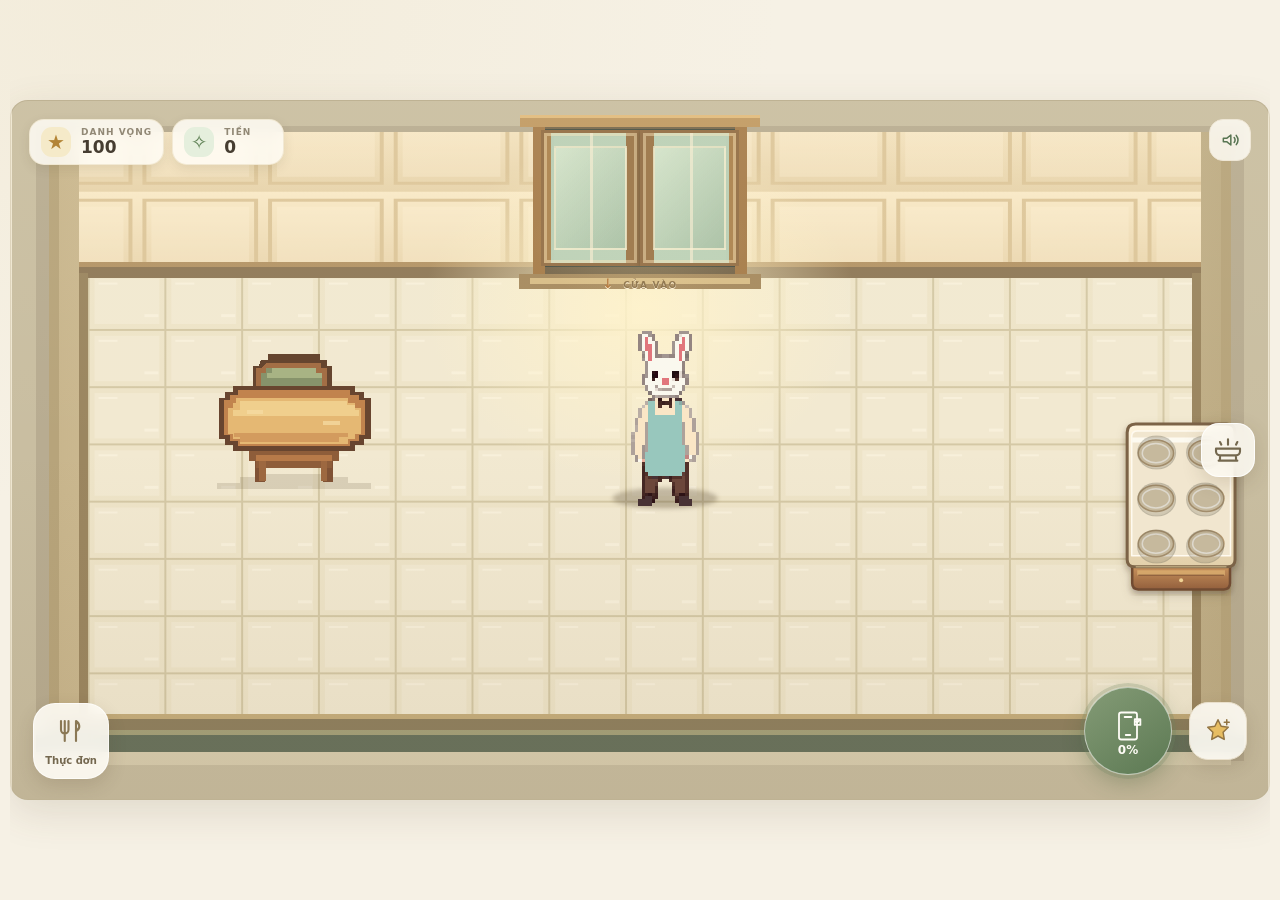
==== index.html @ 7e157780 "Add restaurant game and required assets" ====
<!doctype html>
<html lang="vi">
  <head>
    <meta charset="UTF-8" />
    <meta name="viewport" content="width=device-width, initial-scale=1, viewport-fit=cover" />
    <meta name="theme-color" content="#f6eed9" />
    <meta name="description" content="Quản lý nhà hàng pixel art: mời khách, phục vụ món và phát triển danh tiếng." />
    <title>Tiệm Nhỏ — Nhà hàng của bạn</title>
    <link rel="stylesheet" href="./styles.css?v=47" />
    <script src="./game.js?v=47" defer></script>
  </head>
  <body>
    <main class="game-shell">
      <div class="game-layout">
        <section class="play-panel" aria-label="Khu vực nhà hàng">
          <div class="room-frame">
            <div class="room-scene" id="room-scene">
              <div class="room-vignette" aria-hidden="true"></div>
              <div class="door-glow" aria-hidden="true"></div>
              <div class="entry-door" id="entry-door" aria-hidden="true">
                <span class="entry-door__leaf entry-door__leaf--left"></span>
                <span class="entry-door__leaf entry-door__leaf--right"></span>
              </div>
              <div class="scene-stats">
                <div class="stat-pill reputation-pill">
                  <span class="stat-icon" aria-hidden="true">★</span>
                  <span class="stat-copy"><small>DANH VỌNG</small><strong id="reputation-value">100</strong></span>
                </div>
                <div class="stat-pill money-pill">
                  <span class="stat-icon" aria-hidden="true">✧</span>
                  <span class="stat-copy"><small>TIỀN</small><strong id="money-value">0</strong></span>
                </div>
              </div>
              <button class="sound-button" id="sound-toggle" type="button" aria-pressed="true" aria-label="Tắt âm thanh">
                <svg viewBox="0 0 24 24" aria-hidden="true"><path d="M4 10v4h4l5 4V6l-5 4H4Z"/><path d="M17 9a5 5 0 0 1 0 6M19.5 6.5a9 9 0 0 1 0 11"/></svg>
              </button>
              <button class="map-toggle" id="map-toggle" type="button" aria-label="Vào bếp" aria-pressed="false">
                <svg id="map-toggle-icon" viewBox="0 0 24 24" aria-hidden="true"><path d="M4 20V9h16v11M7 9V5h10v4M7 13h3v3H7zM14 13h3v3h-3zM9 20v-3h6v3"/><path d="M10 5V3h4v2"/></svg>
              </button>
              <div class="table-layer" id="table-layer" aria-hidden="true"></div>
              <div class="chair-layer" id="chair-layer" aria-hidden="true"></div>
              <div class="kitchen-layer" id="kitchen-layer" aria-hidden="true"></div>
              <div class="cooking-layer" id="cooking-layer" aria-hidden="true"></div>
              <div class="food-counter kitchen-food-counter" id="kitchen-food-counter" aria-label="Quầy món đã nấu">
                <img class="food-counter-art" src="./assets/kitchen-food-counter.svg" alt="" draggable="false" />
                <div class="food-counter-slots" id="kitchen-food-slots" aria-live="polite"></div>
              </div>
              <div class="food-counter hall-food-counter" id="hall-food-counter" aria-label="Quầy món chờ giao">
                <img class="food-counter-art" src="./assets/hall-food-counter.svg" alt="" draggable="false" />
                <div class="food-counter-slots" id="hall-food-slots" aria-live="polite"></div>
              </div>
              <div class="waiting-queue" id="waiting-queue" role="list" aria-label="Khách đang chờ"></div>
              <div class="guest-layer" id="guest-layer"></div>
              <div class="order-layer" id="order-layer" aria-label="Order của khách"></div>

              <div class="staff" id="staff" aria-hidden="true">
                <img src="./assets/sprites/Idle_5/south.png" alt="" draggable="false" />
                <span class="staff-carry" id="staff-carry" hidden><img src="" alt="" draggable="false" /></span>
              </div>
              <div class="chef" id="chef" data-sprite-folder="Idle" aria-hidden="true">
                <img src="./assets/sprites/Idle/south.png" alt="" draggable="false" />
                <span class="staff-carry" id="chef-carry" hidden><img src="" alt="" draggable="false" /></span>
              </div>
              <div class="payment-layer" id="payment-layer" aria-label="Tiền thanh toán theo từng bàn"></div>

              <div class="entrance-caption"><span class="entrance-arrow">↓</span> CỬA VÀO</div>
              <button class="menu-open-button" id="menu-open" type="button" aria-label="Mở thực đơn" aria-haspopup="dialog" aria-controls="menu-panel">
                <svg viewBox="0 0 24 24" aria-hidden="true"><path d="M4 4v7a3 3 0 0 0 6 0V4M7 4v16M16 4v16M16 4c3 2 4 6 0 8"/></svg><span>Thực đơn</span>
              </button>
              <div class="scene-actions">
                <div class="invite-wrap">
                  <span id="invite-success" class="invite-success" role="status" aria-label="Đã mời thành công một khách" aria-live="polite" hidden>✓</span>
                  <button class="invite-button" id="invite-button" type="button" aria-label="Mời khách">
                    <span class="invite-progress-wrap" aria-hidden="true"></span>
                    <svg class="invite-phone-icon" viewBox="0 0 32 32" aria-hidden="true"><path d="M10 4h12a2 2 0 0 1 2 2v20a2 2 0 0 1-2 2H10a2 2 0 0 1-2-2V6a2 2 0 0 1 2-2Z"/><path d="M13 8h6M14 24h4"/><path d="M22 10h5v5h-5z"/><path d="m23 12 1 1 2-2"/></svg>
                    <span class="invite-percent" id="invite-percent">0%</span>
                    <span class="sr-only">Mời khách</span>
                  </button>
                </div>
                <button class="upgrade-open-button" id="upgrade-open" type="button" aria-label="Mở nâng cấp" aria-haspopup="dialog" aria-controls="upgrade-panel">
          <svg viewBox="0 0 24 24" aria-hidden="true"><path d="m12 3 2.5 5.2 5.7.8-4.1 4 .9 5.7-5-2.7-5 2.7.9-5.7-4.1-4 5.7-.8L12 3Z"/><path d="M19 3v4M17 5h4"/></svg>
                </button>
              </div>
            </div>
          </div>
        </section>
      </div>

      <dialog class="upgrade-panel" id="upgrade-panel" aria-label="Nâng cấp tiệm">
          <div class="panel-heading panel-heading--minimal">
            <button class="upgrade-close-button" id="upgrade-close" type="button" aria-label="Đóng nâng cấp">×</button>
          </div>

          <button class="upgrade-card" id="upgrade-chance" type="button">
            <span class="upgrade-icon icon-door" aria-hidden="true"><svg viewBox="0 0 24 24"><path d="M5 21V4.5A2.5 2.5 0 0 1 7.5 2H19v19M3 21h18M15 11h.01"/></svg></span>
            <span class="upgrade-content"><strong>Tỷ lệ khách đến</strong><small id="chance-detail">Tăng 5% tiến độ mỗi lần mời</small><span class="level-row" id="chance-level">Cấp 0 <span class="level-track"><i style="width:0%"></i></span></span></span>
            <span class="upgrade-cost"><strong id="chance-cost">15</strong><small>xu</small></span>
          </button>

          <button class="upgrade-card" id="upgrade-reputation" type="button">
            <span class="upgrade-icon icon-star" aria-hidden="true"><svg viewBox="0 0 24 24"><path d="m12 3 2.8 5.7 6.2.9-4.5 4.4 1.1 6.2-5.6-3-5.6 3 1.1-6.2L3 9.6l6.2-.9L12 3Z"/></svg></span>
            <span class="upgrade-content"><strong>Danh tiếng tiệm</strong><small id="reputation-detail">Tăng giá món ăn thêm 10%</small><span class="level-row" id="reputation-level">Cấp 1 <span class="level-track"><i style="width:10%"></i></span></span></span>
            <span class="upgrade-cost"><strong id="reputation-cost">35</strong><small>xu</small></span>
          </button>

          <button class="upgrade-card" id="upgrade-queue" type="button">
            <span class="upgrade-icon icon-queue" aria-hidden="true"><svg viewBox="0 0 24 24"><circle cx="7" cy="7" r="3"/><circle cx="17" cy="7" r="3"/><path d="M2.5 19c.3-3 1.8-5 4.5-5s4.2 2 4.5 5M12.5 19c.3-3 1.8-5 4.5-5s4.2 2 4.5 5"/></svg></span>
            <span class="upgrade-content"><strong>Chỗ trong hàng chờ</strong><small id="queue-detail">Tối đa 2 khách đang chờ</small><span class="level-row" id="queue-level">Cấp 0 · 2 chỗ</span></span>
            <span class="upgrade-cost"><strong id="queue-cost">500</strong><small>xu</small></span>
          </button>

          <div class="save-status" id="save-status"><span class="save-check" aria-hidden="true">✓</span> Tiến độ được lưu tự động</div>
      </dialog>
      <dialog class="upgrade-panel menu-panel" id="menu-panel" aria-labelledby="menu-heading">
        <div class="panel-heading"><h2 id="menu-heading">Thực đơn</h2><span class="upgrade-sparkle" aria-hidden="true">✦</span><button class="upgrade-close-button" id="menu-close" type="button" aria-label="Đóng thực đơn">×</button></div>
        <div class="menu-card" id="menu-list"></div>
      </dialog>
    </main>
  </body>
</html>
---- styles.css ----
:root {
  color-scheme: light;
  --ink: #463d31;
  --ink-soft: #817765;
  --cream: #fbf6e9;
  --paper: #fffdf6;
  --sage: #829b77;
  --sage-deep: #587552;
  --sage-pale: #e8eee0;
  --orange: #d99457;
  --gold: #edc768;
  --line: #eee6d5;
  --shadow: 0 15px 38px rgb(94 73 43 / 9%);
  font-family: system-ui, "Segoe UI", sans-serif;
  font-synthesis: none;
  text-rendering: optimizeLegibility;
  -webkit-font-smoothing: antialiased;
  -moz-osx-font-smoothing: grayscale;
}

* { box-sizing: border-box; }
.sr-only { position: absolute; width: 1px; height: 1px; padding: 0; margin: -1px; overflow: hidden; clip: rect(0,0,0,0); white-space: nowrap; border: 0; }
body {
  min-width: 320px;
  min-height: 100vh;
  margin: 0;
  color: var(--ink);
  background:
    radial-gradient(ellipse at 10% 0%, rgb(233 221 188 / 25%), transparent 40%),
    #f6f1e5;
}
button { color: inherit; font: inherit; touch-action: manipulation; }
button:focus-visible, a:focus-visible { outline: 3px solid #e2a85b; outline-offset: 3px; }

.game-shell { width: min(1440px, calc(100% - 56px)); margin: 0 auto; padding: 22px 0 18px; }
.topbar { display: flex; align-items: center; gap: 20px; min-height: 66px; }
.brand { display: inline-flex; align-items: center; gap: 11px; color: inherit; text-decoration: none; }
.brand-icon { display: grid; width: 46px; height: 46px; place-items: center; border: 1px solid #eadbbd; border-radius: 16px; background: #fffaf0; color: var(--orange); font-size: 28px; box-shadow: 0 4px 12px rgb(91 69 39 / 7%); }
.brand strong, .brand small { display: block; }
.brand strong { font-size: 20px; font-weight: 900; letter-spacing: -.5px; line-height: 1.1; }
.brand small { margin-top: 3px; color: var(--ink-soft); font-size: 11px; font-weight: 800; letter-spacing: 1.15px; text-transform: uppercase; }
.top-stats { display: flex; align-items: center; gap: 10px; margin-left: auto; }
.stat-pill { display: flex; align-items: center; gap: 10px; min-width: 139px; padding: 8px 14px; border: 1px solid #eee3cb; border-radius: 15px; background: rgb(255 253 246 / 85%); }
.stat-icon { display: grid; width: 34px; height: 34px; flex: 0 0 34px; place-items: center; border-radius: 11px; background: #f5eac9; color: #b38436; font-size: 20px; font-weight: 900; }
.money-pill .stat-icon { background: #e5efdd; color: #5e8054; }
.stat-copy small, .stat-copy strong { display: block; }
.stat-copy small { color: #918875; font-size: 9px; font-weight: 900; letter-spacing: 1px; }
.stat-copy strong { margin-top: 1px; font-size: 17px; font-weight: 900; line-height: 1.1; }
.sound-button { display: grid; width: 42px; height: 42px; flex: 0 0 auto; place-items: center; border: 1px solid var(--line); border-radius: 14px; background: #fffdf6; cursor: pointer; transition: transform .16s, background .16s; }
.sound-button:hover { transform: translateY(-2px); background: white; }
.sound-button svg { width: 20px; fill: none; stroke: #897d69; stroke-linecap: round; stroke-linejoin: round; stroke-width: 1.8; }
.sound-button[aria-pressed="true"] svg { stroke: var(--sage-deep); }
.upgrade-open-button, .upgrade-close-button { display: grid; place-items: center; border: 1px solid #e9dfcb; background: rgb(255 253 246 / 82%); color: #8a7041; cursor: pointer; }
.upgrade-open-button { width: 42px; height: 42px; flex: 0 0 42px; border-radius: 14px; box-shadow: 0 4px 12px rgb(91 69 39 / 7%); }
.upgrade-open-button svg { width: 23px; fill: #e7bd62; stroke: #927442; stroke-linecap: round; stroke-linejoin: round; stroke-width: 1.2; }
.upgrade-open-button:hover { transform: translateY(-1px); background: #fffdf6; }

.welcome-row { display: flex; align-items: end; justify-content: space-between; gap: 18px; margin: 23px 3px 17px; }
.eyebrow { margin: 0 0 4px; color: #a28b65; font-size: 10px; font-weight: 900; letter-spacing: 1.65px; }
h1, h2, p { margin-top: 0; }
h1 { margin-bottom: 4px; font-size: clamp(24px, 3vw, 34px); font-weight: 900; letter-spacing: -1.1px; line-height: 1.08; }
.welcome-subtitle { margin: 0; color: var(--ink-soft); font-size: 14px; font-weight: 600; }
.open-sign { display: flex; align-items: center; gap: 8px; margin-bottom: 4px; padding: 8px 12px; border: 1px solid #d9e6d3; border-radius: 99px; background: #edf4e9; color: #63805b; font-size: 10px; font-weight: 900; letter-spacing: 1px; white-space: nowrap; }
.open-dot { width: 8px; height: 8px; border-radius: 50%; background: #7da96f; box-shadow: 0 0 0 4px rgb(125 169 111 / 15%); }

.game-layout { display: grid; grid-template-columns: minmax(0, 1fr); align-items: start; gap: 20px; }
.play-panel { overflow: hidden; border: 1px solid #ede5d5; border-radius: 22px; background: var(--paper); box-shadow: var(--shadow); }
.play-panel { min-width: 0; padding: 13px; }
.room-frame { overflow: hidden; border: 1px solid rgb(130 109 70 / 15%); border-radius: 15px; background: #e8e0ca; box-shadow: inset 0 0 0 4px rgb(255 255 255 / 50%); }
.room-scene { position: relative; overflow: hidden; width: 100%; aspect-ratio: 1.23 / 1; background-color: #eee6d1; background-image: url("./background.png"); background-position: center; background-size: 100% 100%; isolation: isolate; }
.room-vignette { position: absolute; z-index: 1; inset: 0; pointer-events: none; background: linear-gradient(180deg, rgb(255 249 223 / 7%), transparent 50%, rgb(112 86 48 / 9%)); }
.door-glow { position: absolute; z-index: 1; top: 11%; left: 50%; width: 17%; height: 18%; transform: translateX(-50%); opacity: .2; background: radial-gradient(ellipse, #ffeeb3, transparent 72%); pointer-events: none; }
.table-layer, .chair-layer { position: absolute; inset: 0; pointer-events: none; }
.table-layer { z-index: 5; }
.chair-layer { z-index: 3; }
.kitchen-layer { position: absolute; z-index: 5; inset: 0; display: none; pointer-events: none; }
.cooking-layer { position: absolute; z-index: 12; inset: 0; display: none; pointer-events: none; }
.food-counter { position: absolute; z-index: 7; width: clamp(100px, 10%, 132px); aspect-ratio: 250 / 360; transform: translate(-50%, -50%); pointer-events: none; filter: drop-shadow(0 4px 5px rgb(54 43 31 / 18%)); }
.kitchen-food-counter { top: 58%; left: 7%; }
.hall-food-counter { top: 58%; left: 93%; }
.food-counter-art { display: block; width: 100%; height: 100%; object-fit: contain; }
.food-counter.is-receiving::after { position: absolute; inset: 12% 8% 24%; border: 2px solid rgb(255 235 173 / 82%); border-radius: 20%; content: ""; animation: tray-receive .55s ease-out both; }
.food-counter-slots { position: absolute; inset: 8% 12% 15%; display: grid; grid-template-columns: repeat(2, minmax(0, 1fr)); grid-template-rows: repeat(3, minmax(0, 1fr)); gap: 1.5%; }
.food-counter-slot { position: relative; display: grid; min-width: 0; min-height: 0; place-items: center; }
.food-counter-slot.is-empty::before { width: 78%; height: 72%; border: 1px solid rgb(113 106 91 / 20%); border-radius: 50%; background: rgb(117 112 99 / 24%); box-shadow: inset 0 2px 4px rgb(75 62 45 / 12%); content: ""; }
.food-counter-item { display: grid; width: 100%; height: 100%; min-width: 0; min-height: 28px; place-items: center; padding: 1px; border: 1px solid rgb(255 250 235 / 70%); border-radius: 50%; background: rgb(255 250 235 / 67%); box-shadow: 0 2px 5px rgb(65 49 30 / 22%); cursor: grab; pointer-events: auto; touch-action: none; animation: counter-dish-arrive .24s cubic-bezier(.2,1.45,.45,1) both; }
.food-counter-item:active { cursor: grabbing; }
.food-counter-item img { display: block; width: 88%; height: 88%; object-fit: contain; image-rendering: auto; pointer-events: none; }
.food-counter-item.is-dragging { opacity: .28; }
.food-counter-item.is-claimed { opacity: .42; cursor: wait; }
.food-counter-item.is-sending { animation: dish-send .35s ease-in forwards; }
.food-counter-item:focus-visible { outline: 3px solid #e5b45d; outline-offset: 2px; }
.food-drag-ghost { position: fixed; z-index: 1000; display: grid; width: 64px; height: 64px; place-items: center; transform: translate(-50%, -50%); border: 2px solid #fff8e7; border-radius: 50%; background: rgb(255 252 242 / 94%); box-shadow: 0 7px 20px rgb(50 42 30 / 30%); pointer-events: none; will-change: transform; contain: layout paint; }
.food-drag-ghost img { width: 85%; height: 85%; object-fit: contain; }
@keyframes counter-dish-arrive { from { opacity: .3; transform: translateY(7px) scale(.76); } to { opacity: 1; transform: translateY(0) scale(1); } }
@keyframes dish-send { to { opacity: 0; transform: translate(18px, -8px) scale(.72); } }
@keyframes tray-receive { 0% { opacity: 0; transform: scale(.88); } 35% { opacity: 1; } 100% { opacity: 0; transform: scale(1.05); } }
.chef.is-placing-food .staff-carry { top: 39%; left: 50%; transform: translateY(10%) scale(.78); animation: chef-place-food .38s ease-in-out both; }
@keyframes chef-place-food { 0% { opacity: 1; transform: translateY(-5%) scale(.9); } 70% { opacity: 1; transform: translateY(18%) scale(.72); } 100% { opacity: .75; transform: translateY(20%) scale(.68); } }
.guest-layer { position: absolute; z-index: 4; inset: 0; pointer-events: none; }
.order-layer { position: absolute; z-index: 14; inset: 0; pointer-events: none; }
.waiting-queue { position: absolute; z-index: 9; inset: 0; pointer-events: none; }
.waiting-queue[hidden] { display: none; }
.waiting-guest { position: absolute; display: block; width: clamp(110px, 15vw, 190px); aspect-ratio: 1; overflow: visible; transform: translate(-50%, -55%); }
.waiting-guest img { display: block; width: 100%; height: 100%; transform-origin: bottom center; object-fit: contain; image-rendering: pixelated; filter: drop-shadow(0 2px 2px rgb(53 42 31 / 25%)); }
.waiting-guest::after { position: absolute; z-index: 0; right: 22%; bottom: 2%; left: 22%; height: 11%; border-radius: 50%; background: rgb(73 59 37 / 28%); content: ""; filter: blur(2px); }
.table-prop, .chair-prop { position: absolute; overflow: visible; image-rendering: auto; }
.table-prop img, .chair-prop img { display: block; width: 100%; height: 100%; object-fit: fill; image-rendering: pixelated; user-select: none; }
.staff, .chef, .customer { position: absolute; display: none; aspect-ratio: 1; pointer-events: none; }
.staff img, .chef img, .customer img { position: relative; z-index: 1; display: block; width: 100%; height: 100%; transform-origin: bottom center; object-fit: contain; image-rendering: pixelated; }
.staff, .chef { z-index: 8; top: var(--staff-y, 31%); left: var(--staff-x, 53%); width: 15%; transform: translate(-50%, -78%); }
.chef { --staff-y: 31%; --staff-x: 82%; }
.staff.is-visible { display: block; }
.chef.is-visible { display: block; }
.customer { z-index: 4; top: var(--seat-y, 52%); left: var(--seat-x, 50%); width: 15%; transform: translate(-50%, -78%); }
.customer.is-walking { z-index: 6; }
.customer.is-seated { z-index: auto; }
.customer.is-in-door { z-index: 16; }
.customer.is-visible { display: block; }
.customer.is-seated { transform: translate(-50%, -55%); }
.customer::after, .staff::after, .chef::after { position: absolute; z-index: 0; right: 22%; bottom: 2%; left: 22%; height: 11%; border-radius: 50%; background: rgb(73 59 37 / 28%); content: ""; filter: blur(2px); }
.customer.is-entering, .customer.is-leaving { transform: translate(-50%, -55%); }
.is-walking > img { animation: walk-squash .24s infinite alternate ease-in-out; }
.customer.is-seated img { animation: seated-breathe 2.4s infinite alternate ease-in-out; }
.staff:not(.is-walking) > img,
.chef:not(.is-walking):not(.is-cooking) > img,
.customer.is-visible:not(.is-walking):not(.is-entering):not(.is-leaving) > img,
.waiting-guest:not(.is-walking) > img { animation: idle-alive 2.15s ease-in-out infinite; }
.staff:not(.is-walking) > img { animation-delay: -0.65s; }
.chef:not(.is-walking):not(.is-cooking) > img { animation-delay: -1.2s; }
.waiting-guest:nth-child(even):not(.is-walking) > img { animation-delay: -1.05s; }
.is-walking::after { animation: shadow-step .24s steps(2,end) infinite; }
.chef.is-walking { z-index: 16; }
.chef.is-cooking > img { animation: seated-breathe 1.1s infinite alternate ease-in-out; }
.cooking-indicator { position: absolute; display: grid; width: clamp(44px, 6%, 68px); aspect-ratio: 1; place-items: center; transform: translate(-50%, -110%); border: 2px solid rgb(255 251 231 / 92%); border-radius: 48% 52% 50% 50%; background: rgb(255 251 231 / 82%); box-shadow: 0 3px 12px rgb(67 48 28 / 24%); animation: cook-pulse .8s ease-in-out infinite alternate; }
.cooking-indicator img { width: 82%; height: 82%; object-fit: contain; }
@keyframes cook-pulse { to { transform: translate(-50%, -125%) scale(1.06); } }
.emotion-bubble { position: absolute; z-index: 4; top: -8%; right: -5%; display: grid; width: clamp(38px, 4.5vw, 54px); aspect-ratio: 1.25; place-items: center; border: 1.5px solid rgb(107 86 54 / 68%); border-radius: 50% 50% 48% 48% / 60% 60% 40% 40%; background: rgb(255 252 244 / 88%); box-shadow: 0 2px 7px rgb(60 50 30 / 18%); pointer-events: none; animation: emotion-rise 2.4s ease-out both; }
.emotion-bubble::after { position: absolute; bottom: -5px; left: 50%; width: 9px; height: 9px; border-right: 1.5px solid rgb(107 86 54 / 68%); border-bottom: 1.5px solid rgb(107 86 54 / 68%); border-radius: 0 0 3px; background: rgb(255 252 244 / 84%); content: ""; transform: translateX(-50%) rotate(45deg); }
.emotion-bubble svg { position: relative; z-index: 1; display: block; width: 78%; height: 78%; overflow: visible; }
.emotion-love svg { animation: emotion-float .9s ease-in-out infinite alternate; }
.emotion-happy svg { animation: emotion-bounce .55s ease-in-out infinite alternate; }
.emotion-joy svg { animation: emotion-spin 2.1s linear infinite; }
.emotion-angry svg { animation: emotion-shake .2s ease-in-out infinite alternate; }
.emotion-confused svg { animation: emotion-tilt 1.1s ease-in-out infinite alternate; }
.staff-carry { position: absolute; z-index: 2; top: 17%; left: 57%; display: grid; width: 35%; aspect-ratio: 1; place-items: center; border: 2px solid #fffdf5; border-radius: 50%; background: rgb(255 253 246 / 95%); box-shadow: 0 3px 8px rgb(61 49 32 / 22%); }
.staff-carry[hidden] { display: none; }
.staff-carry img { width: 100%; height: 100%; object-fit: contain; image-rendering: pixelated; }
.staff-carry-coin[hidden] { display: none !important; }
@keyframes serve-walk { from { left: 88%; top: 29%; } to { left: var(--serve-target-x); top: var(--serve-target-y); } }
@keyframes walk-squash { from { transform: scale(1.04,.94); } to { transform: scale(.97,1.05); } }
@keyframes idle-alive { 0%,100% { transform: translateY(0) scale(1,1); } 38% { transform: translateY(-1px) scale(1.012,.992); } 72% { transform: translateY(-2px) scale(.992,1.012); } }
@keyframes emotion-rise { 0% { opacity: 0; transform: translateY(9px) scale(.72); } 14% { opacity: 1; transform: translateY(0) scale(1); } 78% { opacity: 1; transform: translateY(-13px) scale(1); } 100% { opacity: 0; transform: translateY(-22px) scale(.94); } }
@keyframes emotion-float { from { transform: translateY(1px); } to { transform: translateY(-2px); } }
@keyframes emotion-bounce { from { transform: translateY(1px); } to { transform: translateY(-2px) scale(1.03); } }
@keyframes emotion-spin { to { transform: rotate(360deg); } }
@keyframes emotion-shake { from { transform: rotate(-5deg); } to { transform: rotate(5deg); } }
@keyframes emotion-tilt { from { transform: rotate(-12deg); } to { transform: rotate(12deg); } }
@keyframes seated-breathe { from { transform: translateY(0); } to { transform: translateY(-1.5px); } }
@keyframes shadow-step { 0%,100% { transform: scaleX(1); opacity: .27; } 50% { transform: scaleX(.72); opacity: .15; } }
.dish-on-table { position: absolute; z-index: 6; top: 57%; left: 50%; display: none; width: clamp(40px, 6.6%, 58px); height: clamp(40px, 6.6%, 58px); transform: translate(-50%, -50%); align-items: center; justify-content: center; border: 3px solid #fffdf5; border-radius: 50%; background: radial-gradient(circle at 38% 28%, #fff, #f5ead4); box-shadow: 0 5px 12px rgb(82 59 34 / 20%); font-size: clamp(21px, 3.2vw, 32px); }
.dish-on-table.is-visible { display: flex; animation: dish-pop .3s cubic-bezier(.15,1.45,.45,1) both; }
.dish-on-table.is-drop-target { display: flex; z-index: 13; border: 3px dashed #668858; background: rgb(255 251 235 / 90%); box-shadow: 0 0 0 7px rgb(144 177 112 / 24%), 0 5px 15px rgb(64 81 45 / 24%); pointer-events: auto; animation: drop-target-pulse .8s ease-in-out infinite alternate; transition: border-color .12s ease, background-color .12s ease, box-shadow .12s ease; }
.dish-on-table.is-drop-hover { border-color: #3d7946; background: #eff8df; box-shadow: 0 0 0 10px rgb(120 170 93 / 35%), 0 6px 18px rgb(64 81 45 / 30%); }
.drop-target-icon { color: #527a48; font-size: clamp(23px, 3.2vw, 34px); font-weight: 900; line-height: 1; text-shadow: 0 1px #fff; }
@keyframes drop-target-pulse { to { box-shadow: 0 0 0 10px rgb(144 177 112 / 31%), 0 5px 15px rgb(64 81 45 / 24%); } }
.dish-on-table img { width: 88%; height: 88%; object-fit: contain; image-rendering: pixelated; }
@keyframes dish-pop { from { transform: translate(-50%,-40%) scale(.3); opacity: 0; } to { transform: translate(-50%,-50%) scale(1); opacity: 1; } }
.table-action { position: absolute; z-index: 10; display: flex; min-width: 116px; flex-direction: column; align-items: center; gap: 1px; padding: 8px 12px; border: 2px solid #fffdf6; border-radius: 15px; background: #fffdf5; box-shadow: 0 7px 18px rgb(75 60 36 / 24%); cursor: pointer; pointer-events: auto; animation: bubble-float 1.8s ease-in-out infinite; transition: transform .15s, box-shadow .15s; }
.order-layer .table-action { z-index: 0; }
.table-action:hover { z-index: 11; transform: translateY(-4px) scale(1.03); box-shadow: 0 10px 22px rgb(75 60 36 / 30%); }
.table-action[hidden] { display: none; }
.order-action { top: 35%; left: 14%; width: 64px; min-width: 64px; min-height: 60px; padding: 7px; transform: translate(-50%, -100%); border-color: rgb(255 253 246 / 56%); border-radius: 23px; background: rgb(255 253 246 / 54%); box-shadow: 0 4px 12px rgb(75 60 36 / 11%); animation: none; }
.order-action::before, .order-action::after { position: absolute; border: 1px solid rgb(255 253 246 / 72%); border-radius: 50%; background: rgb(255 253 246 / 69%); content: ""; }
.order-action::before { bottom: -8px; left: 11px; width: 10px; height: 10px; }
.order-action::after { bottom: -14px; left: 6px; width: 6px; height: 6px; }
.order-action:hover { transform: translate(-50%, calc(-100% - 3px)) scale(1.04); opacity: 1; }
.order-action .action-icon { width: 46px; height: 46px; }
.order-action.is-locked-request { border-color: rgb(201 126 105 / 75%); background: rgb(255 245 235 / 88%); opacity: .85; }
.order-lock-icon { position: absolute; top: -6px; right: -6px; display: grid; width: 22px; height: 22px; place-items: center; border: 1px solid #fffdf6; border-radius: 50%; background: #9a554b; color: white; font-size: 12px; }
.money-action { top: 35%; left: 14%; border-color: #d6efce; background: #f8fff3; }
.money-action { animation: bill-drop .48s cubic-bezier(.15,.8,.25,1) both; }
.money-action { display: inline-flex; width: auto; min-width: 72px; min-height: 48px; flex-direction: row; gap: 6px; padding: 7px 10px; border-radius: 25px; background: rgb(255 253 246 / 90%); animation: none; transform: translate(-50%, -50%) scale(var(--money-scale, 1)); transform-origin: center; transition: transform .2s ease; }
.payment-layer { position: absolute; z-index: 12; inset: 0; pointer-events: none; }
.payment-layer .money-action { pointer-events: auto; }
.money-action:disabled { cursor: progress; opacity: .84; }
.money-action strong { color: #88703d; font-size: 11px; font-weight: 900; white-space: nowrap; }
.coin-icon { display: grid; width: 28px; height: 28px; place-items: center; border: 2px solid #b48731; border-radius: 50%; background: radial-gradient(circle at 35% 30%, #fff1a8, #e5b846 72%); color: #966c20; font-size: 0; box-shadow: inset 0 0 0 2px rgb(255 255 255 / 36%); }
.coin-icon::after { content: "₫"; font-size: 15px; font-weight: 900; }
.money-action:hover:not(:disabled) { animation: none; transform: translate(-50%, -50%) scale(calc(var(--money-scale, 1) * 1.04)); }
.action-icon { display: block; width: 32px; height: 32px; object-fit: contain; image-rendering: pixelated; }
.action-label { color: #574a37; font-size: 11px; font-weight: 900; }
.action-hint { color: #958771; font-size: 9px; font-weight: 700; }
.bill-icon { display: grid; width: 26px; height: 21px; place-items: center; border: 1.5px solid #83bbd0; border-radius: 5px; background: linear-gradient(140deg,#e1f5fb,#aad9e8); color: #4388a0; font-size: 15px; font-weight: 900; line-height: 1; }
@keyframes bubble-float { 0%,100% { translate: 0 0; } 50% { translate: 0 -5px; } }
@keyframes bill-drop { from { opacity: 0; transform: translateY(-26px) rotate(-7deg) scale(.76); } 72% { opacity: 1; transform: translateY(3px) rotate(2deg) scale(1.04); } to { opacity: 1; transform: translateY(0) rotate(0) scale(1); } }
.entrance-caption { position: absolute; z-index: 9; top: 25%; left: 50%; transform: translateX(-50%); color: #927951; font-size: 9px; font-weight: 900; letter-spacing: 1.3px; text-shadow: 0 1px #fff4db; white-space: nowrap; }
.entrance-arrow { margin-right: 4px; color: #b77e43; font-size: 13px; }

.service-desk { display: flex; justify-content: center; padding: 12px 4px 2px; }
.invite-wrap { position: relative; width: 74px; height: 74px; }
.status-avatar { display: grid; width: 40px; height: 40px; flex: 0 0 40px; place-items: center; border: 1px solid #eee3cd; border-radius: 13px; background: #fbf3df; font-size: 22px; }
.status-copy { min-width: 0; }
.status-copy strong, .status-copy span { display: block; }
.status-copy strong { overflow: hidden; font-size: 12px; font-weight: 900; text-overflow: ellipsis; white-space: nowrap; }
.status-copy span { margin-top: 2px; color: var(--ink-soft); font-size: 10px; font-weight: 600; line-height: 1.35; }
.invite-button { position: absolute; inset: 3px; display: flex; flex-direction: column; align-items: center; justify-content: center; gap: 0; overflow: visible; padding: 7px 4px 5px; border: 1px solid rgb(255 255 255 / 55%); border-radius: 50%; background: linear-gradient(145deg,#849b76,#5c7953); color: #fffdf7; cursor: pointer; box-shadow: 0 5px 15px rgb(83 115 72 / 24%); transition: transform .15s, filter .15s, opacity .15s; }
.invite-button:hover:not(:disabled) { transform: translateY(-2px) scale(1.03); filter: brightness(1.05); }
.invite-button:active:not(:disabled) { transform: scale(.96); }
.invite-button:disabled { cursor: not-allowed; opacity: .62; }
.invite-phone-icon { width: 29px; height: 29px; fill: none; stroke: currentColor; stroke-linecap: round; stroke-linejoin: round; stroke-width: 1.6; }
.invite-progress-wrap { position: absolute; z-index: 2; inset: -4px; border-radius: 50%; background: conic-gradient(#efd178 var(--invite-fill,0%),rgb(112 135 99 / 24%) 0); -webkit-mask: radial-gradient(farthest-side,transparent calc(100% - 4px),#000 calc(100% - 3px)); mask: radial-gradient(farthest-side,transparent calc(100% - 4px),#000 calc(100% - 3px)); transition: background .2s ease; pointer-events: none; }
.invite-percent { z-index: 1; margin-top: -1px; font-size: 10px; font-weight: 900; font-variant-numeric: tabular-nums; }
.invite-success { position: absolute; z-index: 4; top: -4px; right: -5px; display: grid; width: 20px; height: 20px; place-items: center; border: 1.5px solid #fffdf6; border-radius: 50%; background: #7eab72; color: white; font-size: 12px; font-weight: 900; opacity: 0; transform: translateY(8px) scale(.7); pointer-events: none; }
.invite-success.is-visible { animation: invite-check-pop .78s cubic-bezier(.18,.8,.25,1) both; }
@keyframes invite-check-pop { 0% { opacity: 0; transform: translateY(8px) scale(.7); } 28% { opacity: 1; transform: translateY(-8px) scale(1.05); } 100% { opacity: 0; transform: translateY(-24px) scale(.9); } }

dialog.upgrade-panel { width: min(430px, calc(100vw - 28px)); max-height: min(82dvh, 680px); overflow-y: auto; overscroll-behavior: contain; padding: 16px; border: 1px solid rgb(237 229 213 / 84%); border-radius: 21px; background: rgb(255 253 246 / 88%); color: var(--ink); box-shadow: 0 20px 70px rgb(35 31 23 / 28%); backdrop-filter: blur(18px); }
dialog.upgrade-panel:not([open]) { display: none; }
dialog.upgrade-panel::backdrop { background: rgb(46 42 34 / 35%); backdrop-filter: blur(2px); }
.upgrade-close-button { width: 34px; height: 34px; border-radius: 50%; color: #786d5a; font-size: 24px; line-height: 1; }
.upgrade-close-button:hover { background: white; }
.panel-heading { display: flex; align-items: center; justify-content: space-between; }
.panel-heading h2 { margin: 0; font-size: 23px; font-weight: 900; letter-spacing: -.55px; }
.upgrade-sparkle { color: #d7a74e; font-size: 26px; }
.panel-intro { margin: 5px 0 15px; color: var(--ink-soft); font-size: 11px; font-weight: 600; }
.upgrade-card { display: grid; width: 100%; grid-template-columns: 43px minmax(0,1fr) auto; align-items: center; gap: 10px; margin-bottom: 9px; padding: 12px 10px; border: 1px solid #eee6d6; border-radius: 15px; background: #fffdf8; text-align: left; cursor: pointer; transition: transform .15s, border-color .15s, background .15s, opacity .15s; }
.upgrade-card:hover:not(:disabled) { transform: translateY(-2px); border-color: #d6e0cc; background: #fbfdf8; }
.upgrade-card:disabled { cursor: not-allowed; opacity: .52; }
.upgrade-icon { display: grid; width: 42px; height: 42px; place-items: center; border-radius: 14px; }
.icon-door { background: #f9ead3; color: #bb7f40; }
.icon-star { background: #f7efd2; color: #bf963a; }
.icon-queue { background: #e4efe5; color: #608266; }
.icon-queue svg { width: 25px; fill: none; stroke: currentColor; stroke-width: 1.6; stroke-linecap: round; stroke-linejoin: round; }
.upgrade-content { min-width: 0; }
.upgrade-content > strong, .upgrade-content > small { display: block; }
.upgrade-content > strong { font-size: 12px; font-weight: 900; }
.upgrade-content > small { margin-top: 2px; color: #918675; font-size: 9px; font-weight: 700; }
.level-row { display: flex; align-items: center; gap: 7px; margin-top: 7px; color: #8e846f; font-size: 9px; font-weight: 900; }
.level-track { display: block; width: 51px; height: 5px; overflow: hidden; border-radius: 99px; background: #eee9dd; }
.level-track i { display: block; height: 100%; border-radius: inherit; background: #92a784; transition: width .22s; }
.icon-star ~ .upgrade-content .level-track i { background: #e2be5f; }
.upgrade-cost { display: grid; min-width: 36px; justify-items: center; padding: 5px 6px; border-radius: 10px; background: #f8f1df; color: #9b7d40; line-height: 1.05; }
.upgrade-cost strong { font-size: 13px; font-weight: 900; }
.upgrade-cost small { margin-top: 2px; color: #a18d66; font-size: 8px; font-weight: 800; }
.upgrade-note { display: flex; align-items: flex-start; gap: 7px; margin: 10px 1px 14px; padding: 9px 10px; border-radius: 12px; background: #f5f3e8; color: #766c57; }
.upgrade-note span { font-size: 14px; line-height: 1; }
.upgrade-note p { margin: 0; font-size: 9px; font-weight: 600; line-height: 1.45; }
.menu-card { padding: 12px 12px 7px; border: 1px solid #eee5d3; border-radius: 15px; background: #fcf9ef; }
.menu-card-heading { display: flex; justify-content: space-between; margin-bottom: 7px; color: #786b53; font-size: 10px; font-weight: 900; letter-spacing: .4px; }
.menu-sparkle { color: #d4a54e; }
.menu-item { display: flex; align-items: center; gap: 8px; min-height: 28px; border-top: 1px dashed #e9e0ce; color: #746c5e; font-size: 10px; font-weight: 700; }
.menu-food { width: 28px; height: 28px; flex: 0 0 28px; object-fit: contain; image-rendering: auto; }
.menu-item strong { margin-left: auto; color: #88774f; font-size: 9px; font-weight: 900; white-space: nowrap; }
.save-status { display: flex; align-items: center; justify-content: center; gap: 6px; padding-top: 12px; color: #a09887; font-size: 9px; font-weight: 700; }
.save-check { display: grid; width: 14px; height: 14px; place-items: center; border-radius: 50%; background: #e7eedf; color: #6f9063; font-size: 9px; }
.footer-note { display: flex; justify-content: center; gap: 6px; padding: 16px 0 0; color: #988c74; font-size: 10px; font-weight: 700; }
.footer-note span { color: #d1a55c; }
.is-disabled-busy .invite-percent { color: #f5d77a; }

@media (min-width: 1500px) { .room-scene { aspect-ratio: 1.28 / 1; } }
@media (max-width: 930px) {
  .game-shell { width: min(100% - 32px, 760px); padding-top: 14px; }
  .game-layout { grid-template-columns: 1fr; gap: 14px; }
  .upgrade-card { margin-bottom: 7px; }
  .upgrade-note { margin-top: 6px; }
  .menu-card { margin-top: 0; }
}
@media (max-width: 600px) {
  body { min-width: 320px; }
  .game-shell { width: calc(100% - 16px); min-height: 100svh; padding: max(8px, env(safe-area-inset-top)) 0 calc(94px + env(safe-area-inset-bottom)); }
  .topbar { position: sticky; z-index: 30; top: 0; min-height: 50px; gap: 7px; margin: 0 -2px; padding: 4px 2px; background: rgb(246 241 229 / 94%); backdrop-filter: blur(10px); }
  .brand-icon { width: 39px; height: 39px; border-radius: 13px; font-size: 24px; }
  .brand strong { font-size: 17px; }
  .brand small { font-size: 8px; letter-spacing: .85px; }
  .top-stats { gap: 5px; }
  .stat-pill { min-width: 0; gap: 5px; padding: 5px 7px; border-radius: 11px; }
  .stat-icon { width: 25px; height: 25px; flex-basis: 25px; border-radius: 8px; font-size: 15px; }
  .stat-copy small { font-size: 7px; letter-spacing: .65px; }
  .stat-copy strong { font-size: 14px; }
  .sound-button { width: 35px; height: 35px; border-radius: 11px; }
  .sound-button svg { width: 17px; }
  .upgrade-open-button { width: 35px; height: 35px; flex-basis: 35px; border-radius: 11px; }
  .upgrade-open-button svg { width: 20px; }
  .welcome-row { display: none; }
  .eyebrow { font-size: 8px; letter-spacing: 1.2px; }
  h1 { font-size: clamp(20px, 6vw, 24px); }
  .welcome-subtitle { max-width: 230px; font-size: 11px; }
  .open-sign { gap: 6px; padding: 7px 8px; font-size: 8px; }
  .room-scene { aspect-ratio: .94 / 1; }
  .play-panel { padding: 6px; border-radius: 16px; }
  .staff { width: 22%; }
  .customer { width: 22%; }
  .order-action { width: 58px; min-width: 58px; min-height: 56px; padding: 6px; }
  .money-action { min-width: 96px; padding: 6px 8px; }
  .order-action .action-icon { width: 42px; height: 42px; }
  .action-label { font-size: 10px; }
  .action-hint { font-size: 8px; }
  .entrance-caption { font-size: 8px; }
  .play-panel { overflow: visible; }
  .service-desk { position: fixed; z-index: 40; right: max(12px, env(safe-area-inset-right)); bottom: max(12px, env(safe-area-inset-bottom)); left: auto; width: 74px; height: 74px; padding: 0; }
  dialog.upgrade-panel { width: min(410px, calc(100vw - 22px)); max-height: min(78dvh, 610px); padding: 13px; border-radius: 18px; }
  .panel-intro, .upgrade-note, .save-status { display: none; }
  .upgrade-card { min-height: 68px; padding: 9px; }
  .upgrade-note { margin: 8px 0 12px; }
  .footer-note { font-size: 9px; }
  .footer-note a { color: var(--sage-deep); font-weight: 800; }
  .menu-card { display: grid; grid-template-columns: 1fr 1fr; column-gap: 10px; }
  .menu-card-heading { grid-column: 1 / -1; }
  .menu-item { min-width: 0; gap: 5px; font-size: 9px; }
  .menu-item strong { font-size: 8px; }
  .table-action { min-height: 58px; }
}

.entry-door { position: absolute; z-index: 8; top: 4.1%; left: 42.1%; width: 15.8%; height: 19.6%; overflow: hidden; pointer-events: none; perspective: 500px; }
.entry-door__leaf { position: absolute; top: 0; bottom: 0; width: 50%; border: 3px solid #99764e; background: linear-gradient(90deg, #b08956 0 7%, rgb(196 216 190 / 94%) 7% 88%, #a17d51 88% 100%); box-shadow: inset 0 0 0 3px rgb(250 233 191 / 45%), 0 1px 5px rgb(31 40 32 / 30%); transition: transform .62s cubic-bezier(.2,.72,.25,1); }
.entry-door__leaf::before { position: absolute; inset: 10% 11%; border: 2px solid rgb(245 236 204 / 72%); background: linear-gradient(135deg, rgb(234 244 219 / 54%), rgb(123 153 124 / 27%)); content: ""; }
.entry-door__leaf::after { position: absolute; top: 0; bottom: 0; left: 50%; width: 3px; background: rgb(250 239 211 / 62%); content: ""; }
.entry-door__leaf--left { left: 0; transform-origin: left center; }
.entry-door__leaf--right { right: 0; transform-origin: right center; background: linear-gradient(270deg, #b08956 0 7%, rgb(196 216 190 / 94%) 7% 88%, #a17d51 88% 100%); }
.entry-door.is-open .entry-door__leaf--left { transform: translateX(-100%); }
.entry-door.is-open .entry-door__leaf--right { transform: translateX(100%); }
@media (prefers-reduced-motion: reduce) {
  .entry-door__leaf { transition-duration: .2s; }
}
@media (prefers-reduced-motion: reduce) {
  *, *::before, *::after { scroll-behavior: auto !important; animation-duration: .01ms !important; animation-iteration-count: 1 !important; transition-duration: .01ms !important; }
  .is-walking > img { animation-duration: .24s !important; animation-iteration-count: infinite !important; }
  .emotion-bubble { animation-duration: 2.4s !important; }
}

/* The playfield owns the full desktop viewport; controls sit on the map. */
@media (min-width: 601px) {
  body { overflow: hidden; }
  .game-shell { width: 100vw; height: 100dvh; margin: 0; padding: 10px; }
  .game-layout, .play-panel, .room-frame { width: 100%; height: 100%; }
  .game-layout { display: block; }
  .play-panel { overflow: visible; padding: 0; border: 0; border-radius: 0; background: transparent; box-shadow: none; }
  .room-frame { display: grid; overflow: hidden; place-items: center; border: 0; border-radius: 0; background: transparent; box-shadow: none; }
  .room-scene { width: min(100%, calc((100dvh - 20px) * 1.8)); height: auto; aspect-ratio: 1.8 / 1; border: 1px solid rgb(130 109 70 / 15%); border-radius: 18px; background-image: url("./assets/background-concepts/restaurant-wide-v2.svg"); background-position: center; background-size: 100% 100%; box-shadow: 0 12px 42px rgb(94 73 43 / 14%); }
  .scene-stats { position: absolute; z-index: 20; top: 18px; left: 18px; display: flex; gap: 8px; }
  .scene-stats .stat-pill { min-width: 112px; padding: 7px 11px; border-color: rgb(238 227 203 / 75%); background: rgb(255 253 246 / 85%); box-shadow: 0 4px 12px rgb(73 57 33 / 10%); backdrop-filter: blur(8px); }
  .scene-stats .stat-icon { width: 30px; height: 30px; flex-basis: 30px; }
  .sound-button { position: absolute; z-index: 20; top: 18px; right: 18px; background: rgb(255 253 246 / 84%); backdrop-filter: blur(8px); }
  .scene-actions { position: absolute; z-index: 20; right: 22px; bottom: 20px; display: flex; align-items: center; gap: 13px; }
  .invite-wrap { width: 96px; height: 96px; }
  .invite-button { inset: 4px; padding: 8px 5px 6px; box-shadow: 0 8px 22px rgb(56 85 48 / 31%); }
  .invite-phone-icon { width: 36px; height: 36px; }
  .invite-percent { font-size: 12px; }
  .invite-progress-wrap { inset: -5px; }
  .upgrade-open-button { width: 58px; height: 58px; flex-basis: 58px; border-radius: 19px; background: rgb(255 253 246 / 89%); box-shadow: 0 7px 18px rgb(73 57 33 / 15%); backdrop-filter: blur(8px); }
  .upgrade-open-button svg { width: 30px; height: 30px; }
  .menu-open-button { position: absolute; z-index: 20; bottom: 20px; left: 22px; display: grid; width: 76px; height: 76px; place-items: center; gap: 1px; padding: 8px 4px; border: 1px solid rgb(255 255 255 / 68%); border-radius: 22px; background: rgb(255 253 246 / 89%); color: #74684f; box-shadow: 0 7px 18px rgb(73 57 33 / 15%); backdrop-filter: blur(8px); cursor: pointer; font-size: 10px; font-weight: 900; }
  .menu-open-button svg { width: 30px; height: 30px; fill: none; stroke: #8a7855; stroke-width: 1.7; stroke-linecap: round; stroke-linejoin: round; }
  .menu-open-button:hover { transform: translateY(-2px); background: #fffdf6; }
  .menu-panel { max-height: min(80dvh, 700px); }
  .menu-panel .menu-card { display: grid; grid-template-columns: 1fr 1fr; gap: 0 18px; }
  .menu-panel .menu-item { min-height: 48px; font-size: 13px; }
  .menu-panel .menu-food { width: 38px; height: 38px; flex-basis: 38px; }
  .menu-panel .menu-item strong { font-size: 12px; }
}

@media (max-width: 600px) {
  .waiting-guest { width: clamp(78px, 22vw, 110px); }
  .scene-stats { position: absolute; z-index: 20; top: 8px; left: 8px; display: grid; gap: 5px; }
  .scene-stats .stat-pill { min-width: 92px; gap: 6px; padding: 5px 7px; border-color: rgb(238 227 203 / 75%); background: rgb(255 253 246 / 88%); box-shadow: 0 3px 9px rgb(73 57 33 / 10%); }
  .scene-stats .stat-icon { width: 25px; height: 25px; flex-basis: 25px; }
  .sound-button { position: absolute; z-index: 20; top: 8px; right: 8px; }
  .scene-actions { position: absolute; z-index: 20; right: 10px; bottom: 10px; display: flex; align-items: center; gap: 9px; }
  .invite-wrap { width: 75px; height: 75px; }
  .upgrade-open-button { width: 44px; height: 44px; flex-basis: 44px; border-radius: 14px; }
  .upgrade-open-button svg { width: 24px; }
  .menu-open-button { position: absolute; z-index: 20; bottom: 10px; left: 10px; display: grid; width: 56px; height: 56px; place-items: center; padding: 4px; border: 1px solid rgb(255 255 255 / 70%); border-radius: 16px; background: rgb(255 253 246 / 89%); color: #74684f; box-shadow: 0 5px 14px rgb(73 57 33 / 14%); backdrop-filter: blur(8px); cursor: pointer; font-size: 8px; font-weight: 900; }
  .menu-open-button svg { width: 23px; height: 23px; fill: none; stroke: #8a7855; stroke-width: 1.7; stroke-linecap: round; stroke-linejoin: round; }
  .menu-panel .menu-card { display: grid; grid-template-columns: 1fr; }
  .menu-panel .menu-item { min-height: 42px; font-size: 11px; }
  .menu-panel .menu-item strong { font-size: 10px; }
}

/* Side panels stay non-modal so the restaurant remains playable beside them. */
dialog.upgrade-panel {
  position: fixed;
  top: 50%;
  right: 16px;
  left: auto;
  width: min(520px, calc(100vw - 32px));
  max-height: min(88dvh, 860px);
  margin: 0;
  padding: 18px;
  transform: translateY(-50%);
  border: 1px solid transparent;
  border-radius: 24px;
  background: linear-gradient(rgb(255 253 247 / 84%), rgb(251 247 237 / 80%)) padding-box,
              linear-gradient(145deg, rgb(255 255 255 / 96%), rgb(205 185 147 / 62%), rgb(178 198 159 / 76%)) border-box;
  box-shadow: 0 18px 58px rgb(42 39 31 / 22%), 0 0 26px rgb(255 255 255 / 25%);
  backdrop-filter: blur(22px) saturate(1.12);
  -webkit-backdrop-filter: blur(22px) saturate(1.12);
}
dialog.upgrade-panel::backdrop { background: transparent; backdrop-filter: none; -webkit-backdrop-filter: none; }
dialog.menu-panel {
  right: auto;
  left: 16px;
  display: flex;
  width: min(390px, calc(100vw - 32px));
  height: min(88dvh, 860px);
  flex-direction: column;
  overflow: hidden;
}
#upgrade-panel .panel-heading--minimal { justify-content: flex-end; margin-bottom: 8px; }
#upgrade-panel .upgrade-card { min-height: 88px; grid-template-columns: 52px minmax(0,1fr) auto; gap: 13px; margin-bottom: 12px; padding: 15px 13px; border-color: rgb(223 215 197 / 68%); background: rgb(255 255 255 / 62%); box-shadow: 0 5px 18px rgb(77 65 45 / 6%); }
#upgrade-panel .upgrade-icon { width: 50px; height: 50px; }
#upgrade-panel .upgrade-content > strong { font-size: 14px; }
#upgrade-panel .upgrade-content > small { font-size: 11px; }
#upgrade-panel .level-row { font-size: 10px; }
#upgrade-panel .upgrade-cost { min-width: 54px; padding: 8px; }
#upgrade-panel .upgrade-cost strong { font-size: 15px; }
#upgrade-panel .upgrade-cost small { font-size: 9px; }
#upgrade-panel .save-status { margin-top: 16px; }
#menu-panel .panel-heading { flex: 0 0 auto; margin-bottom: 10px; }
#menu-panel .menu-card { display: flex; min-height: 0; flex: 1 1 auto; flex-direction: column; gap: 0; overflow-y: auto; padding: 8px; scrollbar-color: rgb(156 143 116 / 45%) transparent; }
#menu-panel .menu-item { width: 100%; min-height: 54px; flex: 0 0 auto; gap: 10px; padding: 6px 8px; border: 0; border-top: 1px solid rgb(206 193 166 / 28%); border-radius: 11px; background: transparent; text-align: left; transition: background .16s, transform .16s; }
#menu-panel .menu-item { appearance: none; cursor: pointer; font: inherit; }
#menu-panel .menu-item:first-child { border-top: 0; }
#menu-panel .menu-item:hover:not(:disabled) { background: rgb(255 255 255 / 68%); transform: translateX(2px); }
#menu-panel .menu-item:disabled { cursor: default; }
#menu-panel .menu-food { width: 42px; height: 42px; flex-basis: 42px; border-radius: 10px; image-rendering: auto; }
#menu-panel .menu-name { min-width: 0; flex: 1; color: #5d5140; font-size: 13px; font-weight: 750; }
#menu-panel .menu-item > strong { color: #806d45; font-size: 12px; }
#menu-panel .menu-prices { display: flex; flex: 0 0 auto; flex-direction: column; align-items: flex-end; gap: 3px; }
#menu-panel .menu-sale-preview { color: #806d45; font-size: 10px; font-weight: 900; white-space: nowrap; }
#menu-panel .menu-item > .menu-sale-price { margin-left: auto; color: #806d45; font-size: 12px; white-space: nowrap; }
#menu-panel .menu-item.is-locked .menu-food,
#menu-panel .menu-item.is-locked .menu-name { filter: blur(3px) grayscale(.35); opacity: .48; }
#menu-panel .menu-buy { display: inline-flex; min-width: 88px; align-items: center; justify-content: center; gap: 5px; padding: 7px 8px; border: 1px solid rgb(211 185 123 / 58%); border-radius: 11px; background: rgb(255 250 231 / 86%); color: #95763b; font-size: 11px; font-weight: 900; white-space: nowrap; }
#menu-panel .menu-buy > span { display: grid; width: 17px; height: 17px; place-items: center; border-radius: 50%; background: #eacb76; color: #725627; font-size: 14px; line-height: 1; }
#menu-panel .menu-item:disabled .menu-buy { border-color: rgb(193 185 167 / 42%); background: rgb(239 235 225 / 76%); color: #a39a88; }

@media (min-width: 601px) and (max-width: 1199px) {
  dialog.menu-panel { width: min(340px, 40vw); }
  dialog.upgrade-panel:not(.menu-panel) { width: min(460px, 44vw); }
}
@media (max-width: 600px) {
  dialog.upgrade-panel { top: 50%; right: 8px; left: auto; width: min(460px, calc(100vw - 24px)); max-height: min(78dvh, 680px); padding: 13px; }
  dialog.menu-panel { right: auto; left: 8px; width: min(360px, calc(100vw - 24px)); height: min(78dvh, 680px); }
  #upgrade-panel .upgrade-card { min-height: 74px; grid-template-columns: 44px minmax(0,1fr) auto; gap: 8px; padding: 10px; }
  #upgrade-panel .upgrade-icon { width: 42px; height: 42px; }
  #upgrade-panel .upgrade-content > strong { font-size: 12px; }
  #upgrade-panel .upgrade-content > small { font-size: 9px; }
  #menu-panel .menu-food { width: 36px; height: 36px; flex-basis: 36px; }
  #menu-panel .menu-item { min-height: 48px; gap: 7px; }
  #menu-panel .menu-name { font-size: 11px; }
  #menu-panel .menu-buy { min-width: 76px; padding: 6px; font-size: 10px; }
}

.map-toggle { position: absolute; z-index: 22; top: 50%; right: 14px; display: grid; width: 54px; height: 54px; place-items: center; padding: 10px; transform: translateY(-50%); border: 1px solid rgb(255 255 255 / 84%); border-radius: 18px; background: rgb(255 253 246 / 84%); color: #74684f; box-shadow: 0 6px 20px rgb(73 57 33 / 16%); backdrop-filter: blur(10px); cursor: pointer; transition: transform .16s, background .16s; }
.room-scene.is-kitchen .map-toggle { right: auto; left: 14px; }
.map-toggle:hover { transform: translateY(calc(-50% - 2px)); background: #fffdf6; }
.map-toggle svg { width: 100%; height: 100%; fill: none; stroke: currentColor; stroke-width: 1.6; stroke-linecap: round; stroke-linejoin: round; }
.kitchen-prop { position: absolute; overflow: visible; }
.kitchen-prop img { display: block; width: 100%; height: 100%; object-fit: fill; image-rendering: pixelated; filter: drop-shadow(0 5px 3px rgb(70 50 30 / 18%)); }
.room-scene.is-kitchen { background-image: url("./assets/background-concepts/kitchen-wide-v1.svg"); }
.room-scene.is-kitchen .kitchen-layer { display: block; }
.room-scene.is-kitchen .cooking-layer { display: block; }
.room-scene.is-kitchen .kitchen-food-counter { display: block; }
.room-scene.is-kitchen .hall-food-counter { display: none; }
.room-scene:not(.is-kitchen) .kitchen-food-counter { display: none; }
.room-scene:not(.is-kitchen) .hall-food-counter { display: block; }
.room-scene.is-kitchen .staff { display: none !important; }
.room-scene:not(.is-kitchen) .chef { display: none !important; }
.room-scene.is-kitchen .table-layer,
.room-scene.is-kitchen .chair-layer,
.room-scene.is-kitchen .waiting-queue,
.room-scene.is-kitchen .guest-layer,
.room-scene.is-kitchen .order-layer,
.room-scene.is-kitchen .payment-layer,
.room-scene.is-kitchen .entry-door,
.room-scene.is-kitchen .door-glow,
.room-scene.is-kitchen .entrance-caption,
.room-scene.is-kitchen .menu-open-button,
.room-scene.is-kitchen .invite-wrap { display: none !important; }
@media (max-width: 600px) {
  .food-counter { width: clamp(82px, 24%, 100px); }
  .kitchen-food-counter { top: 57%; left: 13%; }
  .hall-food-counter { top: 57%; left: 87%; }
  .map-toggle { right: 8px; width: 44px; height: 44px; padding: 8px; border-radius: 15px; }
  .room-scene.is-kitchen .map-toggle { right: auto; left: 8px; }
}
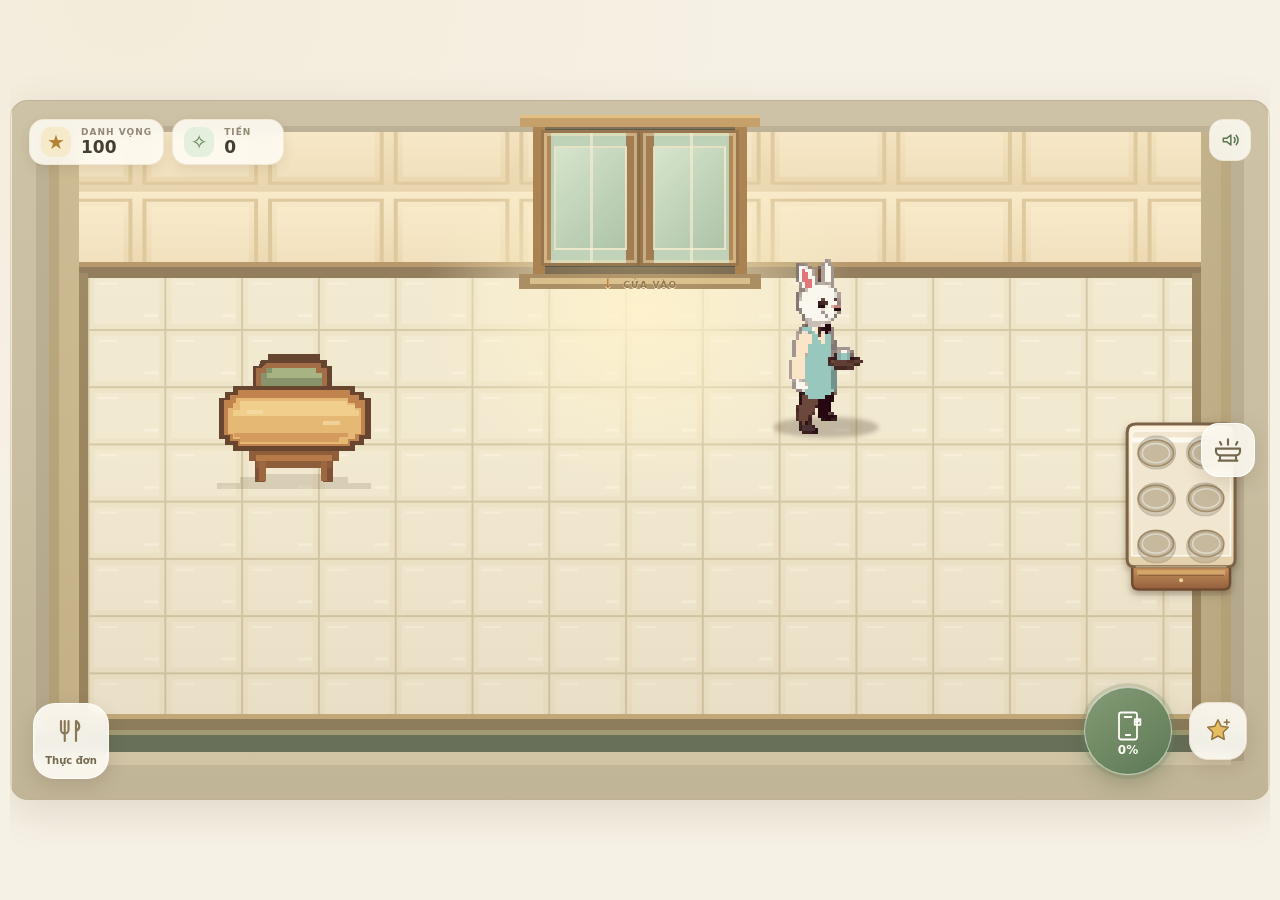
==== commit 80dbe0b3: "Update restaurant game and add test tools" ====
--- a/index.html
+++ b/index.html
@@ -6,8 +6,8 @@
     <meta name="theme-color" content="#f6eed9" />
     <meta name="description" content="Quản lý nhà hàng pixel art: mời khách, phục vụ món và phát triển danh tiếng." />
     <title>Tiệm Nhỏ — Nhà hàng của bạn</title>
-    <link rel="stylesheet" href="./styles.css?v=47" />
-    <script src="./game.js?v=47" defer></script>
+    <link rel="stylesheet" href="./styles.css?v=52" />
+    <script src="./game.js?v=52" defer></script>
   </head>
   <body>
     <main class="game-shell">
@@ -16,6 +16,12 @@
           <div class="room-frame">
             <div class="room-scene" id="room-scene">
               <div class="room-vignette" aria-hidden="true"></div>
+              <div class="map-placement-zones" id="map-placement-zones" aria-hidden="true" hidden>
+                <div class="map-placement-zone map-placement-zone--wall" id="wall-placement-zone"></div>
+                <div class="map-placement-zone map-placement-zone--floor" id="floor-placement-zone"></div>
+              </div>
+              <div class="scene-props-layer scene-props-layer--wall" id="wall-props-layer" aria-hidden="true"></div>
+              <div class="scene-props-layer scene-props-layer--floor" id="floor-props-layer" aria-hidden="true"></div>
               <div class="door-glow" aria-hidden="true"></div>
               <div class="entry-door" id="entry-door" aria-hidden="true">
                 <span class="entry-door__leaf entry-door__leaf--left"></span>
@@ -90,7 +96,7 @@
           <div class="panel-heading panel-heading--minimal">
             <button class="upgrade-close-button" id="upgrade-close" type="button" aria-label="Đóng nâng cấp">×</button>
           </div>
-
+          <div id="restaurant-upgrades">
           <button class="upgrade-card" id="upgrade-chance" type="button">
             <span class="upgrade-icon icon-door" aria-hidden="true"><svg viewBox="0 0 24 24"><path d="M5 21V4.5A2.5 2.5 0 0 1 7.5 2H19v19M3 21h18M15 11h.01"/></svg></span>
             <span class="upgrade-content"><strong>Tỷ lệ khách đến</strong><small id="chance-detail">Tăng 5% tiến độ mỗi lần mời</small><span class="level-row" id="chance-level">Cấp 0 <span class="level-track"><i style="width:0%"></i></span></span></span>
@@ -108,8 +114,45 @@
             <span class="upgrade-content"><strong>Chỗ trong hàng chờ</strong><small id="queue-detail">Tối đa 2 khách đang chờ</small><span class="level-row" id="queue-level">Cấp 0 · 2 chỗ</span></span>
             <span class="upgrade-cost"><strong id="queue-cost">500</strong><small>xu</small></span>
           </button>
+          <button class="upgrade-card interior-upgrade-card" id="upgrade-hall-interior" type="button" aria-label="Nâng cấp nội thất sảnh">
+            <span class="upgrade-icon icon-queue" aria-hidden="true"><svg viewBox="0 0 24 24"><path d="M3 20h18M5 20V8h14v12M8 8V5h8v3M8 12h3v3H8zm6 0h3v3h-3z"/></svg></span>
+            <span class="upgrade-content"><strong>Nội thất sảnh</strong><small id="hall-interior-detail">Mở món nội thất đầu tiên · tăng 5% giá bán</small><span class="level-row" id="hall-interior-level">0 / 7 · +0%</span></span>
+            <span class="upgrade-cost"><strong id="hall-interior-cost">500</strong><small>xu</small></span>
+          </button>
+          </div>
+          <div id="kitchen-upgrades" hidden>
+            <button class="upgrade-card" id="upgrade-kitchen-stoves" type="button">
+              <span class="upgrade-icon icon-door" aria-hidden="true"><svg viewBox="0 0 24 24"><path d="M3 10h18v10H3zM5 7h4v2H5zm10 0h4v2h-4zM6 13h5v4H6zm8 0h4v4h-4z"/><path d="M7 5h10"/></svg></span>
+              <span class="upgrade-content"><strong>Thêm bếp nấu</strong><small id="kitchen-stove-detail">Mở thêm một vị trí nấu</small><span class="level-row" id="kitchen-stove-level">1 / 6 bếp</span></span>
+              <span class="upgrade-cost"><strong id="kitchen-stove-cost">400</strong><small>xu</small></span>
+            </button>
+            <button class="upgrade-card" id="upgrade-kitchen-cook" type="button">
+              <span class="upgrade-icon icon-star" aria-hidden="true"><svg viewBox="0 0 24 24"><path d="M12 3v3m0 12v3M3 12h3m12 0h3M5.6 5.6l2.1 2.1m8.6 8.6 2.1 2.1m0-12.8-2.1 2.1m-8.6 8.6-2.1 2.1"/><circle cx="12" cy="12" r="5"/></svg></span>
+              <span class="upgrade-content"><strong>Tốc độ nấu</strong><small id="kitchen-cook-detail">Rút ngắn thời gian chế biến</small><span class="level-row" id="kitchen-cook-level">Cấp 0</span></span>
+              <span class="upgrade-cost"><strong id="kitchen-cook-cost">300</strong><small>xu</small></span>
+            </button>
+            <button class="upgrade-card" id="upgrade-kitchen-chef" type="button">
+              <span class="upgrade-icon icon-queue" aria-hidden="true"><svg viewBox="0 0 24 24"><path d="M4 17h10a4 4 0 1 0-4-4M3 13h6m-5-4h8M5 5h4m7 12 3 3 4-5"/></svg></span>
+              <span class="upgrade-content"><strong>Tốc độ đầu bếp</strong><small id="kitchen-chef-detail">Di chuyển nhanh hơn trong bếp</small><span class="level-row" id="kitchen-chef-level">Cấp 0</span></span>
+              <span class="upgrade-cost"><strong id="kitchen-chef-cost">350</strong><small>xu</small></span>
+            </button>
+            <button class="upgrade-card interior-upgrade-card" id="upgrade-kitchen-interior" type="button" aria-label="Nâng cấp nội thất bếp">
+              <span class="upgrade-icon icon-queue" aria-hidden="true"><svg viewBox="0 0 24 24"><path d="M4 20h16M6 20V8h12v12M9 8V5h6v3M8 12h3v3H8zm5 0h3v3h-3z"/></svg></span>
+              <span class="upgrade-content"><strong>Nội thất bếp</strong><small id="kitchen-interior-detail">Mở món nội thất đầu tiên · tăng 5% giá bán</small><span class="level-row" id="kitchen-interior-level">0 / 8 · +0%</span></span>
+              <span class="upgrade-cost"><strong id="kitchen-interior-cost">500</strong><small>xu</small></span>
+            </button>
+          </div>
 
           <div class="save-status" id="save-status"><span class="save-check" aria-hidden="true">✓</span> Tiến độ được lưu tự động</div>
+          <details class="test-tools">
+            <summary>Công cụ test</summary>
+            <div class="test-tools__actions">
+              <label for="test-money-amount">Cộng xu</label>
+              <input id="test-money-amount" type="number" min="1" max="1000000000" step="100" value="10000" inputmode="numeric" />
+              <button id="test-add-money" type="button">Cộng xu</button>
+              <button class="test-tools__reset" id="test-reset-game" type="button">Tạo mới màn chơi</button>
+            </div>
+          </details>
       </dialog>
       <dialog class="upgrade-panel menu-panel" id="menu-panel" aria-labelledby="menu-heading">
         <div class="panel-heading"><h2 id="menu-heading">Thực đơn</h2><span class="upgrade-sparkle" aria-hidden="true">✦</span><button class="upgrade-close-button" id="menu-close" type="button" aria-label="Đóng thực đơn">×</button></div>
--- a/styles.css
+++ b/styles.css
@@ -97,7 +97,7 @@
 @keyframes tray-receive { 0% { opacity: 0; transform: scale(.88); } 35% { opacity: 1; } 100% { opacity: 0; transform: scale(1.05); } }
 .chef.is-placing-food .staff-carry { top: 39%; left: 50%; transform: translateY(10%) scale(.78); animation: chef-place-food .38s ease-in-out both; }
 @keyframes chef-place-food { 0% { opacity: 1; transform: translateY(-5%) scale(.9); } 70% { opacity: 1; transform: translateY(18%) scale(.72); } 100% { opacity: .75; transform: translateY(20%) scale(.68); } }
-.guest-layer { position: absolute; z-index: 4; inset: 0; pointer-events: none; }
+.guest-layer { position: absolute; z-index: auto; inset: 0; pointer-events: none; }
 .order-layer { position: absolute; z-index: 14; inset: 0; pointer-events: none; }
 .waiting-queue { position: absolute; z-index: 9; inset: 0; pointer-events: none; }
 .waiting-queue[hidden] { display: none; }
@@ -114,7 +114,7 @@
 .chef.is-visible { display: block; }
 .customer { z-index: 4; top: var(--seat-y, 52%); left: var(--seat-x, 50%); width: 15%; transform: translate(-50%, -78%); }
 .customer.is-walking { z-index: 6; }
-.customer.is-seated { z-index: auto; }
+.customer.is-seated { z-index: 4; }
 .customer.is-in-door { z-index: 16; }
 .customer.is-visible { display: block; }
 .customer.is-seated { transform: translate(-50%, -55%); }
@@ -254,6 +254,12 @@
 .menu-item strong { margin-left: auto; color: #88774f; font-size: 9px; font-weight: 900; white-space: nowrap; }
 .save-status { display: flex; align-items: center; justify-content: center; gap: 6px; padding-top: 12px; color: #a09887; font-size: 9px; font-weight: 700; }
 .save-check { display: grid; width: 14px; height: 14px; place-items: center; border-radius: 50%; background: #e7eedf; color: #6f9063; font-size: 9px; }
+.test-tools { margin-top: 12px; border-top: 1px solid rgb(190 176 148 / 26%); padding-top: 10px; color: #81735a; font-size: 10px; }
+.test-tools summary { width: fit-content; cursor: pointer; font-weight: 800; }
+.test-tools__actions { display: grid; grid-template-columns: auto minmax(70px, 1fr) auto; align-items: center; gap: 8px; margin-top: 10px; }
+.test-tools__actions input { width: 100%; min-width: 0; padding: 8px; border: 1px solid #e5dccb; border-radius: 9px; background: #fffdf8; color: var(--ink); font: inherit; }
+.test-tools__actions button { padding: 8px 10px; border: 1px solid #dcd2bf; border-radius: 9px; background: #f7f1e4; color: #756444; cursor: pointer; font: inherit; font-weight: 800; white-space: nowrap; }
+.test-tools__actions .test-tools__reset { grid-column: 1 / -1; border-color: #e3c8bc; background: #fbf0eb; color: #9b6451; }
 .footer-note { display: flex; justify-content: center; gap: 6px; padding: 16px 0 0; color: #988c74; font-size: 10px; font-weight: 700; }
 .footer-note span { color: #d1a55c; }
 .is-disabled-busy .invite-percent { color: #f5d77a; }
@@ -456,6 +462,18 @@
 .room-scene.is-kitchen .map-toggle { right: auto; left: 14px; }
 .map-toggle:hover { transform: translateY(calc(-50% - 2px)); background: #fffdf6; }
 .map-toggle svg { width: 100%; height: 100%; fill: none; stroke: currentColor; stroke-width: 1.6; stroke-linecap: round; stroke-linejoin: round; }
+.scene-props-layer { position: absolute; z-index: 2; inset: 0; overflow: hidden; pointer-events: none; }
+.scene-props-layer[hidden] { display: none; }
+.scene-prop { position: absolute; display: block; transform: translate(-50%, -50%); }
+.scene-prop.is-floor-anchored { transform: translate(-50%, -100%); }
+.scene-prop img { display: block; width: 100%; height: 100%; object-fit: fill; image-rendering: auto; filter: drop-shadow(0 3px 3px rgb(70 50 30 / 18%)); }
+.scene-prop--rug img { filter: none; opacity: .78; }
+.map-placement-zones { position: absolute; z-index: 16; inset: 0; overflow: hidden; pointer-events: none; }
+.map-placement-zones[hidden] { display: none; }
+.map-placement-zone { position: absolute; border: 1.5px dashed rgb(155 119 66 / 82%); border-radius: 12px; background: rgb(237 204 139 / 5%); box-shadow: inset 0 0 0 1px rgb(255 255 255 / 34%); }
+.map-placement-zone--floor { border-color: rgb(91 128 82 / 78%); background: rgb(128 164 117 / 4%); }
+#restaurant-upgrades, #kitchen-upgrades { display: block; }
+#restaurant-upgrades[hidden], #kitchen-upgrades[hidden] { display: none; }
 .kitchen-prop { position: absolute; overflow: visible; }
 .kitchen-prop img { display: block; width: 100%; height: 100%; object-fit: fill; image-rendering: pixelated; filter: drop-shadow(0 5px 3px rgb(70 50 30 / 18%)); }
 .room-scene.is-kitchen { background-image: url("./assets/background-concepts/kitchen-wide-v1.svg"); }
@@ -485,3 +503,37 @@
   .map-toggle { right: 8px; width: 44px; height: 44px; padding: 8px; border-radius: 15px; }
   .room-scene.is-kitchen .map-toggle { right: auto; left: 8px; }
 }
+
+@media (max-width: 600px) and (orientation: portrait) {
+  html, body { width: 100%; height: 100%; min-height: 100%; overflow: hidden; }
+  .game-shell { width: 100vw; height: 100dvh; min-height: 0; margin: 0; padding: 0; }
+  .topbar, .welcome-row { display: none !important; }
+  .game-layout, .play-panel, .room-frame { width: 100%; height: 100%; }
+  .play-panel { overflow: hidden; padding: 0; border: 0; border-radius: 0; background: transparent; box-shadow: none; }
+  .room-frame { display: block; overflow: hidden; border: 0; border-radius: 0; background: transparent; box-shadow: none; }
+  .room-scene { width: 100%; height: 100%; min-height: 0; aspect-ratio: auto; border: 0; border-radius: 0; background-image: url("./assets/background-concepts/restaurant-portrait.svg"); background-position: center; background-size: 100% 100%; box-shadow: none; }
+  .room-scene.is-kitchen { background-image: url("./assets/background-concepts/kitchen-portrait.svg"); }
+  .scene-stats { top: max(12px, env(safe-area-inset-top)); left: 12px; display: flex; gap: 6px; }
+  .scene-stats .stat-pill { min-width: 72px; gap: 5px; padding: 5px 7px; border-radius: 12px; }
+  .scene-stats .stat-copy small { display: none; }
+  .scene-stats .stat-copy strong { margin: 0; font-size: 13px; }
+  .sound-button { top: max(12px, env(safe-area-inset-top)); right: 12px; }
+  .map-toggle { top: 48%; right: 12px; width: 46px; height: 46px; border-radius: 15px; }
+  .room-scene.is-kitchen .map-toggle { right: auto; left: 12px; }
+  .menu-open-button { bottom: max(14px, env(safe-area-inset-bottom)); left: 12px; width: 52px; height: 52px; border-radius: 16px; }
+  .menu-open-button > span { display: none; }
+  .menu-open-button svg { width: 24px; height: 24px; }
+  .scene-actions { right: 12px; bottom: max(12px, env(safe-area-inset-bottom)); gap: 8px; }
+  .invite-wrap { width: 66px; height: 66px; }
+  .upgrade-open-button { width: 42px; height: 42px; flex-basis: 42px; }
+  .entrance-caption { display: none; }
+  .staff, .chef { width: 22%; }
+  .customer { width: 22%; }
+  .waiting-guest { width: clamp(82px, 23vw, 104px); }
+  .food-counter { width: clamp(78px, 24%, 94px); }
+  .kitchen-food-counter, .hall-food-counter { top: 81%; left: 50%; width: clamp(78px, 20vw, 90px); }
+  .dish-on-table { width: 44px; height: 44px; }
+  .table-action { min-width: 72px; min-height: 50px; padding: 5px 7px; }
+  dialog.upgrade-panel { top: 50%; right: 8px; left: auto; width: min(390px, calc(100vw - 16px)); max-height: min(76dvh, 700px); }
+  dialog.menu-panel { right: auto; left: 8px; width: min(360px, calc(100vw - 16px)); height: min(76dvh, 700px); }
+}
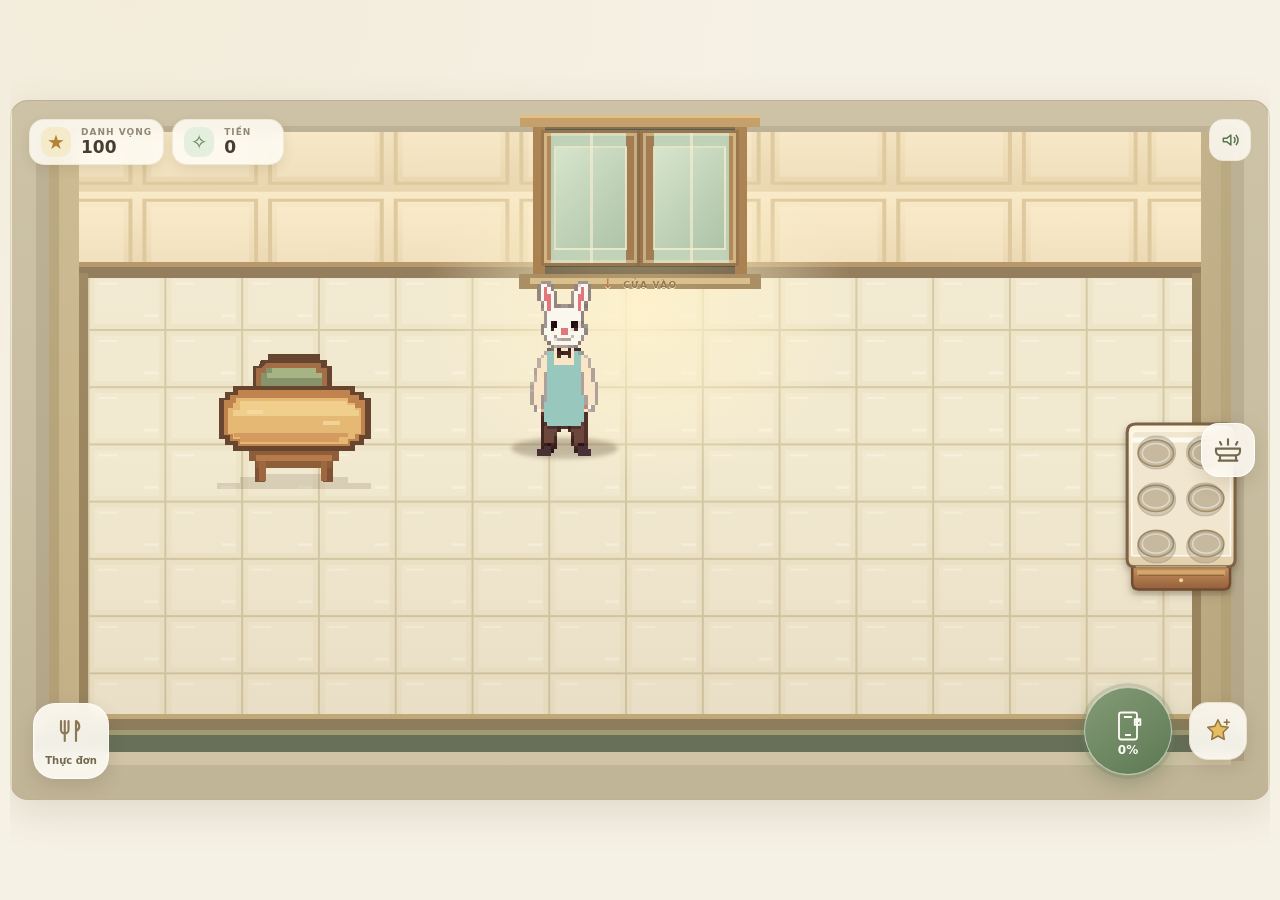
==== commit ae126684: "Add garden and attic maps" ====
--- a/index.html
+++ b/index.html
@@ -6,8 +6,13 @@
     <meta name="theme-color" content="#f6eed9" />
     <meta name="description" content="Quản lý nhà hàng pixel art: mời khách, phục vụ món và phát triển danh tiếng." />
     <title>Tiệm Nhỏ — Nhà hàng của bạn</title>
-    <link rel="stylesheet" href="./styles.css?v=52" />
-    <script src="./game.js?v=52" defer></script>
+    <link rel="stylesheet" href="./styles.css?v=53" />
+    <script src="./maps/registry.js?v=54" defer></script>
+    <script src="./maps/restaurant.js?v=54" defer></script>
+    <script src="./maps/kitchen.js?v=54" defer></script>
+    <script src="./maps/garden.js?v=54" defer></script>
+    <script src="./maps/attic.js?v=54" defer></script>
+    <script src="./game.js?v=54" defer></script>
   </head>
   <body>
     <main class="game-shell">
@@ -22,6 +27,8 @@
               </div>
               <div class="scene-props-layer scene-props-layer--wall" id="wall-props-layer" aria-hidden="true"></div>
               <div class="scene-props-layer scene-props-layer--floor" id="floor-props-layer" aria-hidden="true"></div>
+              <div class="map-feature-layer" id="garden-map-layer"></div>
+              <div class="map-feature-layer" id="attic-map-layer"></div>
               <div class="door-glow" aria-hidden="true"></div>
               <div class="entry-door" id="entry-door" aria-hidden="true">
                 <span class="entry-door__leaf entry-door__leaf--left"></span>
@@ -142,6 +149,20 @@
               <span class="upgrade-cost"><strong id="kitchen-interior-cost">500</strong><small>xu</small></span>
             </button>
           </div>
+          <div id="garden-upgrades" hidden>
+            <button class="upgrade-card" id="upgrade-garden-plots" type="button">
+              <span class="upgrade-icon icon-queue" aria-hidden="true"><svg viewBox="0 0 24 24"><path d="M3 20h18M5 17c0-5 3-8 7-8s7 3 7 8M12 9V4m-3 3 3-3 3 3"/></svg></span>
+              <span class="upgrade-content"><strong>Mở rộng luống</strong><small id="garden-upgrade-detail">Mở thêm luống trồng</small><span class="level-row" id="garden-upgrade-level">4 / 6 luống</span></span>
+              <span class="upgrade-cost"><strong id="garden-upgrade-cost">500</strong><small>xu</small></span>
+            </button>
+          </div>
+          <div id="attic-upgrades" hidden>
+            <button class="upgrade-card" id="upgrade-attic-leisure" type="button">
+              <span class="upgrade-icon icon-star" aria-hidden="true"><svg viewBox="0 0 24 24"><path d="M3 13a9 9 0 1 1 18 0M5 14h3v5H5zm11 0h3v5h-3zM8 21h8"/></svg></span>
+              <span class="upgrade-content"><strong>Không gian giải trí</strong><small id="attic-upgrade-detail">Tăng thu nhập khách và mini game</small><span class="level-row" id="attic-upgrade-level">Cấp 0 / 5</span></span>
+              <span class="upgrade-cost"><strong id="attic-upgrade-cost">600</strong><small>xu</small></span>
+            </button>
+          </div>
 
           <div class="save-status" id="save-status"><span class="save-check" aria-hidden="true">✓</span> Tiến độ được lưu tự động</div>
           <details class="test-tools">
--- a/styles.css
+++ b/styles.css
@@ -477,6 +477,8 @@
 .kitchen-prop { position: absolute; overflow: visible; }
 .kitchen-prop img { display: block; width: 100%; height: 100%; object-fit: fill; image-rendering: pixelated; filter: drop-shadow(0 5px 3px rgb(70 50 30 / 18%)); }
 .room-scene.is-kitchen { background-image: url("./assets/background-concepts/kitchen-wide-v1.svg"); }
+.room-scene.is-garden { background-image: url("./assets/background-concepts/garden-wide.svg"); }
+.room-scene.is-attic { background-image: url("./assets/background-concepts/attic-wide.svg"); }
 .room-scene.is-kitchen .kitchen-layer { display: block; }
 .room-scene.is-kitchen .cooking-layer { display: block; }
 .room-scene.is-kitchen .kitchen-food-counter { display: block; }
@@ -485,6 +487,40 @@
 .room-scene:not(.is-kitchen) .hall-food-counter { display: block; }
 .room-scene.is-kitchen .staff { display: none !important; }
 .room-scene:not(.is-kitchen) .chef { display: none !important; }
+.room-scene.is-garden .scene-props-layer,
+.room-scene.is-attic .scene-props-layer,
+.room-scene.is-garden .table-layer,
+.room-scene.is-garden .chair-layer,
+.room-scene.is-garden .kitchen-layer,
+.room-scene.is-garden .cooking-layer,
+.room-scene.is-garden .kitchen-food-counter,
+.room-scene.is-garden .hall-food-counter,
+.room-scene.is-garden .guest-layer,
+.room-scene.is-garden .order-layer,
+.room-scene.is-garden .payment-layer,
+.room-scene.is-garden .waiting-queue,
+.room-scene.is-garden .entry-door,
+.room-scene.is-garden .door-glow,
+.room-scene.is-garden .entrance-caption,
+.room-scene.is-garden .menu-open-button,
+.room-scene.is-garden .staff,
+.room-scene.is-garden .chef,
+.room-scene.is-attic .table-layer,
+.room-scene.is-attic .chair-layer,
+.room-scene.is-attic .kitchen-layer,
+.room-scene.is-attic .cooking-layer,
+.room-scene.is-attic .kitchen-food-counter,
+.room-scene.is-attic .hall-food-counter,
+.room-scene.is-attic .guest-layer,
+.room-scene.is-attic .order-layer,
+.room-scene.is-attic .payment-layer,
+.room-scene.is-attic .waiting-queue,
+.room-scene.is-attic .entry-door,
+.room-scene.is-attic .door-glow,
+.room-scene.is-attic .entrance-caption,
+.room-scene.is-attic .menu-open-button,
+.room-scene.is-attic .staff,
+.room-scene.is-attic .chef { display: none !important; }
 .room-scene.is-kitchen .table-layer,
 .room-scene.is-kitchen .chair-layer,
 .room-scene.is-kitchen .waiting-queue,
@@ -496,6 +532,47 @@
 .room-scene.is-kitchen .entrance-caption,
 .room-scene.is-kitchen .menu-open-button,
 .room-scene.is-kitchen .invite-wrap { display: none !important; }
+.map-feature-layer { position: absolute; z-index: 5; inset: 0; overflow: hidden; pointer-events: none; }
+.map-feature-layer[hidden] { display: none; }
+.garden-plots, .attic-attractions, .garden-visitors, .attic-visitors { position: absolute; inset: 0; }
+.garden-plot { position: absolute; display: grid; width: 15%; aspect-ratio: 1.85; place-items: center; transform: translate(-50%, -50%); border: 2px solid rgb(255 239 195 / 15%); border-radius: 35%; background: transparent; cursor: pointer; pointer-events: auto; }
+.garden-plot:hover { border-color: rgb(255 240 194 / 58%); background: rgb(255 242 206 / 12%); }
+.garden-plot.is-locked { opacity: .28; cursor: not-allowed; }
+.garden-plot__crop { z-index: 1; width: 34%; height: 58%; object-fit: contain; filter: drop-shadow(0 2px 2px rgb(55 48 32 / 38%)); animation: crop-breathe 2.3s ease-in-out infinite alternate; }
+.garden-plot__progress { position: absolute; right: 9%; bottom: 10%; left: 9%; display: none; height: 5px; overflow: hidden; border: 1px solid rgb(255 244 213 / 80%); border-radius: 99px; background: rgb(74 55 35 / 35%); }
+.garden-plot.is-growing .garden-plot__progress, .garden-plot.is-ready .garden-plot__progress { display: block; }
+.garden-plot__progress::after { display: block; width: var(--growth, 0%); height: 100%; border-radius: inherit; background: linear-gradient(90deg, #b4d476, #f2d778); content: ""; transition: width .45s linear; }
+.garden-plot.is-ready .garden-plot__crop { animation: crop-ready .65s ease-in-out infinite alternate; }
+.garden-plot__water { position: absolute; top: 3%; right: 8%; font-size: 17px; }
+@keyframes crop-breathe { to { transform: translateY(-4px) scale(1.06); } }
+@keyframes crop-ready { to { transform: translateY(-5px) scale(1.12); filter: drop-shadow(0 0 8px #ffe58a); } }
+.garden-tools { position: absolute; z-index: 10; bottom: 3.5%; left: 3%; display: flex; gap: 7px; padding: 7px; border: 1px solid rgb(255 249 224 / 70%); border-radius: 18px; background: rgb(255 251 235 / 84%); box-shadow: 0 6px 18px rgb(56 67 44 / 18%); pointer-events: auto; backdrop-filter: blur(7px); }
+.garden-tool { position: relative; display: grid; width: clamp(40px, 4.8vw, 58px); aspect-ratio: 1; place-items: center; border: 1px solid rgb(172 151 111 / 25%); border-radius: 15px; background: #fffdf4; cursor: pointer; }
+.garden-tool > img { width: 76%; height: 76%; object-fit: contain; }
+.garden-tool small { position: absolute; right: -3px; bottom: -3px; display: grid; min-width: 18px; height: 18px; place-items: center; border: 1px solid white; border-radius: 99px; background: #738d61; color: white; font-size: 9px; font-weight: 900; }
+.garden-tool b { position: absolute; top: -4px; left: -4px; display: grid; min-width: 17px; height: 17px; place-items: center; border: 1px solid white; border-radius: 99px; background: #e9c56e; color: #694d2e; font-size: 8px; }
+.garden-tool.is-selected { outline: 3px solid #dfbd69; box-shadow: 0 0 0 5px rgb(236 204 122 / 22%); }
+.map-visitor { position: absolute; z-index: 8; width: 9%; aspect-ratio: 1; transform: translate(-50%, -50%); transition: left 1.8s ease, top 1.8s ease; pointer-events: none; }
+.map-visitor > img { width: 100%; height: 100%; object-fit: contain; image-rendering: pixelated; filter: drop-shadow(0 4px 2px rgb(54 45 32 / 28%)); }
+.map-visitor.is-arriving { animation: map-visitor-in .9s cubic-bezier(.2,.7,.25,1) both; }
+.garden-visitor.is-arriving { animation-name: map-visitor-in-top; }
+.map-visitor.is-leaving { animation: map-visitor-out .7s ease-in both; }
+@keyframes map-visitor-in { from { opacity: 0; transform: translate(-190%, -50%); } to { opacity: 1; transform: translate(-50%, -50%); } }
+@keyframes map-visitor-in-top { from { opacity: 0; transform: translate(-50%, -190%); } to { opacity: 1; transform: translate(-50%, -50%); } }
+@keyframes map-visitor-out { to { opacity: 0; transform: translate(90%, -55%); } }
+.map-visitor__order { position: absolute; top: -6%; right: -22%; display: grid; width: 44px; aspect-ratio: 1; place-items: center; border: 2px solid #fff8e8; border-radius: 50%; background: rgb(255 250 231 / 94%); box-shadow: 0 4px 12px rgb(65 49 28 / 22%); font-size: 22px; cursor: pointer; pointer-events: auto; }
+.map-visitor__order:disabled { filter: grayscale(1); opacity: .55; cursor: not-allowed; }
+.map-visitor__order img { width: 70%; height: 70%; object-fit: contain; }
+.map-visitor__order small { position: absolute; right: -5px; bottom: -5px; display: grid; min-width: 20px; height: 20px; place-items: center; border: 1px solid white; border-radius: 50%; background: #ebc76a; color: #694d2e; font-size: 8px; font-weight: 900; }
+.attic-attraction { position: absolute; display: grid; width: 14%; aspect-ratio: 1; place-items: center; transform: translate(-50%, -50%); border: 2px solid rgb(255 238 190 / 4%); border-radius: 50%; background: rgb(255 246 220 / 3%); cursor: pointer; pointer-events: auto; transition: background .18s, box-shadow .18s; }
+.attic-attraction:hover, .attic-attraction.is-playing { border-color: rgb(255 230 145 / 70%); background: rgb(255 233 165 / 14%); box-shadow: 0 0 24px rgb(255 221 126 / 42%); }
+.attic-attraction > span { display: grid; width: 36px; aspect-ratio: 1; place-items: center; border: 1px solid rgb(255 244 211 / 64%); border-radius: 50%; background: rgb(255 251 232 / 78%); color: #806444; font-size: 22px; box-shadow: 0 3px 10px rgb(56 41 28 / 22%); }
+.attic-mini-game { position: absolute; z-index: 12; bottom: 6%; left: 50%; display: flex; gap: 15px; padding: 10px; transform: translateX(-50%); border: 1px solid rgb(255 245 211 / 82%); border-radius: 24px; background: rgb(255 250 231 / 90%); box-shadow: 0 10px 26px rgb(45 34 28 / 28%); pointer-events: auto; }
+.attic-mini-game[hidden] { display: none; }
+.attic-mini-target { display: grid; width: clamp(52px, 6vw, 76px); aspect-ratio: 1; place-items: center; border: 2px solid #c7b798; border-radius: 50%; background: #e9dfca; color: #8a795c; font-size: 27px; cursor: pointer; transition: .12s; }
+.attic-mini-target.is-lit { transform: scale(1.1); border-color: #f3cb67; background: radial-gradient(circle, #fff6be, #e9b94f); color: #765021; box-shadow: 0 0 0 7px rgb(245 203 103 / 24%), 0 0 24px #f3cb67; }
+.attic-guest-sparkle { position: absolute; top: -12%; right: 0; color: #f2d26f; font-size: 22px; animation: sparkle-pulse .55s ease-in-out infinite alternate; }
+@keyframes sparkle-pulse { to { opacity: .35; transform: scale(.7) rotate(28deg); } }
 @media (max-width: 600px) {
   .food-counter { width: clamp(82px, 24%, 100px); }
   .kitchen-food-counter { top: 57%; left: 13%; }
@@ -513,6 +590,8 @@
   .room-frame { display: block; overflow: hidden; border: 0; border-radius: 0; background: transparent; box-shadow: none; }
   .room-scene { width: 100%; height: 100%; min-height: 0; aspect-ratio: auto; border: 0; border-radius: 0; background-image: url("./assets/background-concepts/restaurant-portrait.svg"); background-position: center; background-size: 100% 100%; box-shadow: none; }
   .room-scene.is-kitchen { background-image: url("./assets/background-concepts/kitchen-portrait.svg"); }
+  .room-scene.is-garden { background-image: url("./assets/background-concepts/garden-portrait.svg"); }
+  .room-scene.is-attic { background-image: url("./assets/background-concepts/attic-portrait.svg"); }
   .scene-stats { top: max(12px, env(safe-area-inset-top)); left: 12px; display: flex; gap: 6px; }
   .scene-stats .stat-pill { min-width: 72px; gap: 5px; padding: 5px 7px; border-radius: 12px; }
   .scene-stats .stat-copy small { display: none; }
@@ -520,6 +599,16 @@
   .sound-button { top: max(12px, env(safe-area-inset-top)); right: 12px; }
   .map-toggle { top: 48%; right: 12px; width: 46px; height: 46px; border-radius: 15px; }
   .room-scene.is-kitchen .map-toggle { right: auto; left: 12px; }
+  .garden-plot { width: 27%; }
+  .garden-tools { bottom: 3%; left: 2%; gap: 4px; padding: 5px; border-radius: 14px; }
+  .garden-tool { width: clamp(38px, 10vw, 52px); border-radius: 12px; }
+  .garden-tool > img { width: 76%; height: 76%; }
+  .map-visitor { width: 19%; }
+  .map-visitor__order { width: 36px; font-size: 19px; }
+  .attic-attraction { width: 28%; }
+  .attic-attraction > span { width: 29px; font-size: 19px; }
+  .attic-mini-game { bottom: 12%; gap: 10px; padding: 8px; }
+  .attic-mini-target { width: clamp(56px, 17vw, 78px); }
   .menu-open-button { bottom: max(14px, env(safe-area-inset-bottom)); left: 12px; width: 52px; height: 52px; border-radius: 16px; }
   .menu-open-button > span { display: none; }
   .menu-open-button svg { width: 24px; height: 24px; }
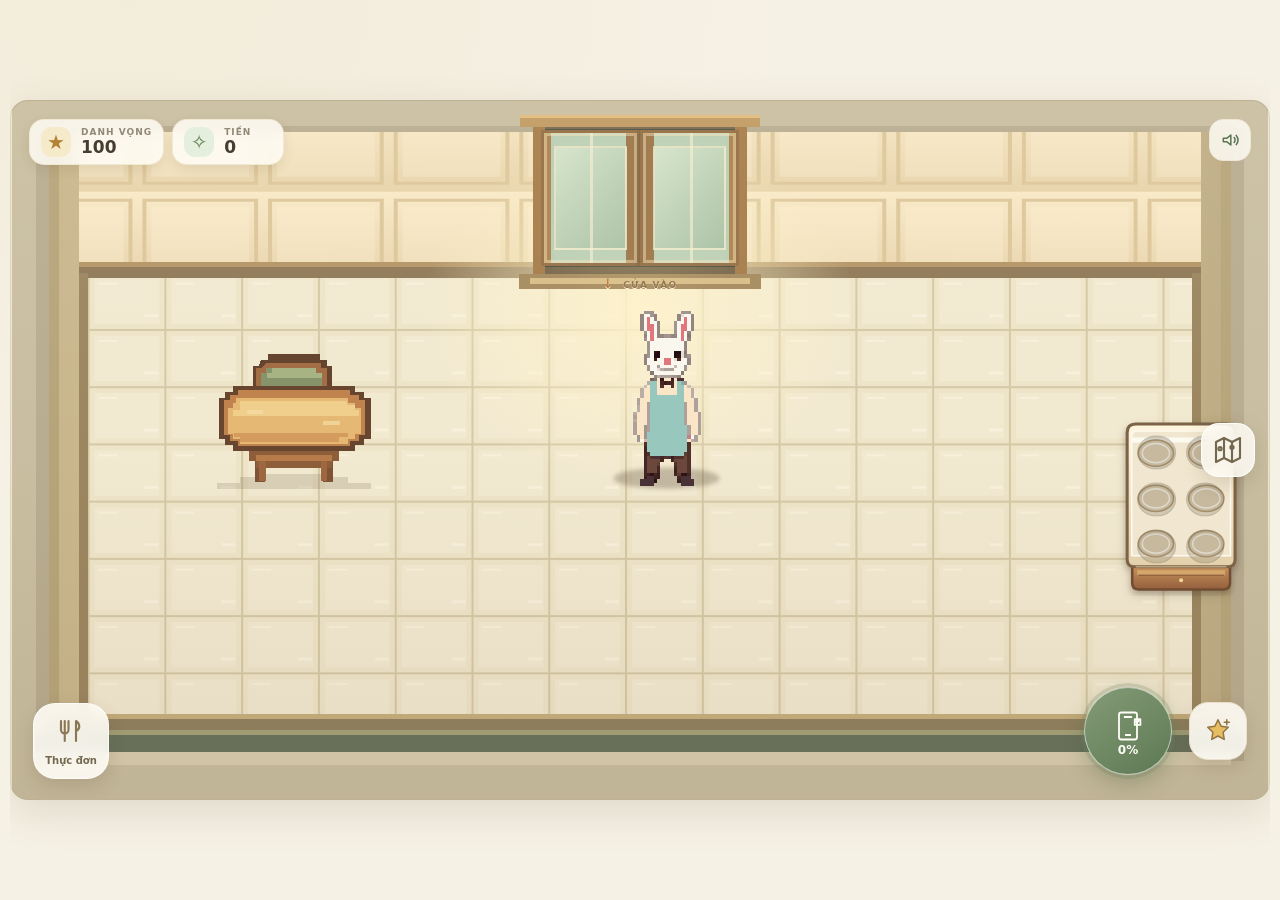
==== commit 75968970: "Add map picker and guest route paths" ====
--- a/index.html
+++ b/index.html
@@ -6,13 +6,14 @@
     <meta name="theme-color" content="#f6eed9" />
     <meta name="description" content="Quản lý nhà hàng pixel art: mời khách, phục vụ món và phát triển danh tiếng." />
     <title>Tiệm Nhỏ — Nhà hàng của bạn</title>
-    <link rel="stylesheet" href="./styles.css?v=53" />
-    <script src="./maps/registry.js?v=54" defer></script>
-    <script src="./maps/restaurant.js?v=54" defer></script>
-    <script src="./maps/kitchen.js?v=54" defer></script>
-    <script src="./maps/garden.js?v=54" defer></script>
-    <script src="./maps/attic.js?v=54" defer></script>
-    <script src="./game.js?v=54" defer></script>
+    <link rel="stylesheet" href="./styles.css?v=55" />
+    <script src="./maps/registry.js?v=55" defer></script>
+    <script src="./maps/routes.js?v=55" defer></script>
+    <script src="./maps/restaurant.js?v=55" defer></script>
+    <script src="./maps/kitchen.js?v=55" defer></script>
+    <script src="./maps/garden.js?v=55" defer></script>
+    <script src="./maps/attic.js?v=55" defer></script>
+    <script src="./game.js?v=55" defer></script>
   </head>
   <body>
     <main class="game-shell">
@@ -47,9 +48,13 @@
               <button class="sound-button" id="sound-toggle" type="button" aria-pressed="true" aria-label="Tắt âm thanh">
                 <svg viewBox="0 0 24 24" aria-hidden="true"><path d="M4 10v4h4l5 4V6l-5 4H4Z"/><path d="M17 9a5 5 0 0 1 0 6M19.5 6.5a9 9 0 0 1 0 11"/></svg>
               </button>
-              <button class="map-toggle" id="map-toggle" type="button" aria-label="Vào bếp" aria-pressed="false">
-                <svg id="map-toggle-icon" viewBox="0 0 24 24" aria-hidden="true"><path d="M4 20V9h16v11M7 9V5h10v4M7 13h3v3H7zM14 13h3v3h-3zM9 20v-3h6v3"/><path d="M10 5V3h4v2"/></svg>
+              <button class="map-toggle" id="map-toggle" type="button" aria-label="Mở bản đồ khu vực" aria-expanded="false" aria-controls="map-picker">
+                <svg viewBox="0 0 24 24" aria-hidden="true"><path d="m3 6 6-3 6 3 6-3v15l-6 3-6-3-6 3z"/><path d="M9 3v15m6-12v15"/><circle cx="6" cy="11" r="1.2"/><circle cx="15" cy="10" r="1.2"/></svg>
               </button>
+              <div class="map-picker" id="map-picker" aria-label="Các khu vực" hidden>
+                <svg class="map-picker__routes" viewBox="0 0 100 100" aria-hidden="true"><path d="M50 54V20M54 58h28M47 59 20 77"/></svg>
+                <div class="map-picker__nodes" id="map-picker-nodes"></div>
+              </div>
               <div class="table-layer" id="table-layer" aria-hidden="true"></div>
               <div class="chair-layer" id="chair-layer" aria-hidden="true"></div>
               <div class="kitchen-layer" id="kitchen-layer" aria-hidden="true"></div>
--- a/styles.css
+++ b/styles.css
@@ -462,6 +462,20 @@
 .room-scene.is-kitchen .map-toggle { right: auto; left: 14px; }
 .map-toggle:hover { transform: translateY(calc(-50% - 2px)); background: #fffdf6; }
 .map-toggle svg { width: 100%; height: 100%; fill: none; stroke: currentColor; stroke-width: 1.6; stroke-linecap: round; stroke-linejoin: round; }
+.map-picker { position: absolute; z-index: 23; top: 50%; right: 80px; width: min(310px, 36vw); aspect-ratio: 1.4; transform: translateY(-50%); overflow: hidden; border: 1px solid rgb(255 252 236 / 90%); border-radius: 27px; background: linear-gradient(145deg, rgb(255 252 241 / 91%), rgb(244 235 211 / 88%)); box-shadow: 0 12px 34px rgb(55 45 31 / 28%), inset 0 0 0 4px rgb(255 255 255 / 32%); backdrop-filter: blur(10px); }
+.room-scene.is-kitchen .map-picker { right: auto; left: 80px; }
+.map-picker[hidden] { display: none; }
+.map-picker::before { position: absolute; inset: 8px; border: 1px solid rgb(137 114 77 / 20%); border-radius: 20px; content: ""; pointer-events: none; }
+.map-picker__routes, .map-picker__nodes { position: absolute; inset: 0; width: 100%; height: 100%; }
+.map-picker__routes path { fill: none; stroke: #a68c60; stroke-width: 2.4; stroke-linecap: round; stroke-dasharray: 2.5 3; opacity: .72; }
+.map-picker__node { position: absolute; top: var(--map-y); left: var(--map-x); display: grid; width: clamp(46px, 5vw, 58px); aspect-ratio: 1; place-items: center; transform: translate(-50%, -50%); border: 2px solid #fffdf4; border-radius: 48% 52% 48% 52%; background: radial-gradient(circle at 35% 25%, #fffdf5, #e9d8b2); color: #73583b; box-shadow: 0 4px 11px rgb(66 53 35 / 22%); cursor: pointer; transition: transform .16s, box-shadow .16s, background .16s; }
+.map-picker__node:hover { z-index: 1; transform: translate(-50%, -50%) scale(1.12); box-shadow: 0 7px 16px rgb(66 53 35 / 30%); }
+.map-picker__node.is-active { border-color: #f9d475; background: radial-gradient(circle at 35% 25%, #fff8dc, #e4bd62); box-shadow: 0 0 0 4px rgb(238 198 101 / 27%), 0 5px 14px rgb(66 53 35 / 24%); }
+.map-picker__node svg { width: 60%; height: 60%; fill: none; stroke: currentColor; stroke-width: 1.7; stroke-linecap: round; stroke-linejoin: round; }
+.map-picker__node--garden { color: #5d8050; }
+.map-picker__node--attic { color: #89714f; }
+.map-picker__node--kitchen { color: #9c6650; }
+.map-picker__node--restaurant { color: #8f6842; }
 .scene-props-layer { position: absolute; z-index: 2; inset: 0; overflow: hidden; pointer-events: none; }
 .scene-props-layer[hidden] { display: none; }
 .scene-prop { position: absolute; display: block; transform: translate(-50%, -50%); }
@@ -552,7 +566,7 @@
 .garden-tool small { position: absolute; right: -3px; bottom: -3px; display: grid; min-width: 18px; height: 18px; place-items: center; border: 1px solid white; border-radius: 99px; background: #738d61; color: white; font-size: 9px; font-weight: 900; }
 .garden-tool b { position: absolute; top: -4px; left: -4px; display: grid; min-width: 17px; height: 17px; place-items: center; border: 1px solid white; border-radius: 99px; background: #e9c56e; color: #694d2e; font-size: 8px; }
 .garden-tool.is-selected { outline: 3px solid #dfbd69; box-shadow: 0 0 0 5px rgb(236 204 122 / 22%); }
-.map-visitor { position: absolute; z-index: 8; width: 9%; aspect-ratio: 1; transform: translate(-50%, -50%); transition: left 1.8s ease, top 1.8s ease; pointer-events: none; }
+.map-visitor { position: absolute; z-index: 8; width: 9%; aspect-ratio: 1; transform: translate(-50%, -50%); transition: left var(--travel-duration, 700ms) cubic-bezier(.22,.66,.3,1), top var(--travel-duration, 700ms) cubic-bezier(.22,.66,.3,1), opacity .25s ease; pointer-events: none; }
 .map-visitor > img { width: 100%; height: 100%; object-fit: contain; image-rendering: pixelated; filter: drop-shadow(0 4px 2px rgb(54 45 32 / 28%)); }
 .map-visitor.is-arriving { animation: map-visitor-in .9s cubic-bezier(.2,.7,.25,1) both; }
 .garden-visitor.is-arriving { animation-name: map-visitor-in-top; }
@@ -579,6 +593,8 @@
   .hall-food-counter { top: 57%; left: 87%; }
   .map-toggle { right: 8px; width: 44px; height: 44px; padding: 8px; border-radius: 15px; }
   .room-scene.is-kitchen .map-toggle { right: auto; left: 8px; }
+  .map-picker { right: 62px; width: min(270px, calc(100vw - 78px)); aspect-ratio: 1.3; }
+  .room-scene.is-kitchen .map-picker { right: auto; left: 62px; }
 }
 
 @media (max-width: 600px) and (orientation: portrait) {
@@ -599,6 +615,8 @@
   .sound-button { top: max(12px, env(safe-area-inset-top)); right: 12px; }
   .map-toggle { top: 48%; right: 12px; width: 46px; height: 46px; border-radius: 15px; }
   .room-scene.is-kitchen .map-toggle { right: auto; left: 12px; }
+  .map-picker { top: 48%; right: 66px; width: min(270px, calc(100vw - 84px)); aspect-ratio: 1.3; }
+  .room-scene.is-kitchen .map-picker { right: auto; left: 66px; }
   .garden-plot { width: 27%; }
   .garden-tools { bottom: 3%; left: 2%; gap: 4px; padding: 5px; border-radius: 14px; }
   .garden-tool { width: clamp(38px, 10vw, 52px); border-radius: 12px; }
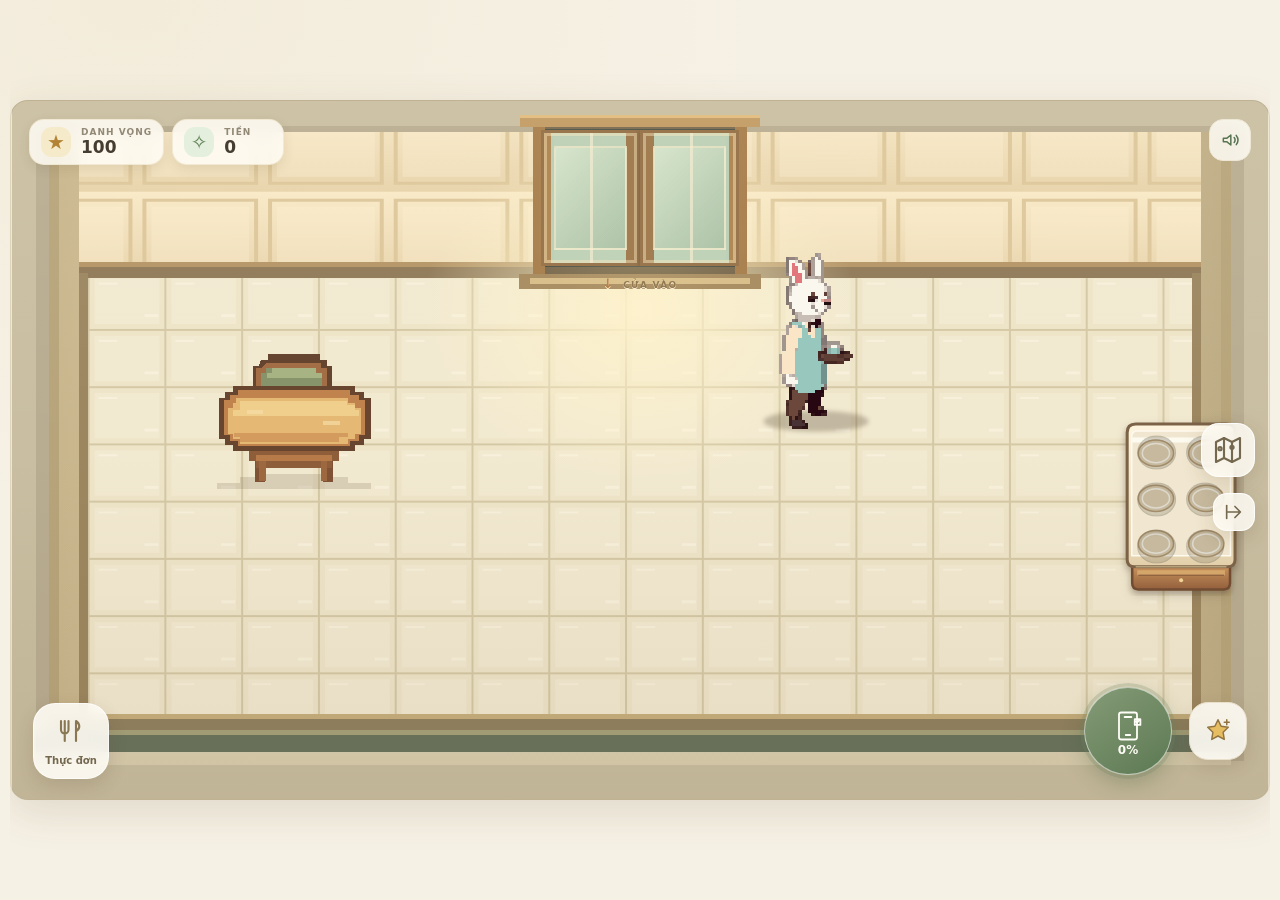
==== commit 0039ec83: "Add connected multi-area customer journeys" ====
--- a/index.html
+++ b/index.html
@@ -6,14 +6,22 @@
     <meta name="theme-color" content="#f6eed9" />
     <meta name="description" content="Quản lý nhà hàng pixel art: mời khách, phục vụ món và phát triển danh tiếng." />
     <title>Tiệm Nhỏ — Nhà hàng của bạn</title>
-    <link rel="stylesheet" href="./styles.css?v=55" />
-    <script src="./maps/registry.js?v=55" defer></script>
-    <script src="./maps/routes.js?v=55" defer></script>
-    <script src="./maps/restaurant.js?v=55" defer></script>
-    <script src="./maps/kitchen.js?v=55" defer></script>
-    <script src="./maps/garden.js?v=55" defer></script>
-    <script src="./maps/attic.js?v=55" defer></script>
-    <script src="./game.js?v=55" defer></script>
+    <link rel="stylesheet" href="./styles.css?v=56" />
+    <script src="./maps/registry.js?v=56" defer></script>
+    <script src="./systems/areas.js?v=56" defer></script>
+    <script src="./systems/characters.js?v=56" defer></script>
+    <script src="./systems/journeys.js?v=56" defer></script>
+    <script src="./systems/map-navigation.js?v=56" defer></script>
+    <script src="./systems/economy.js?v=56" defer></script>
+    <script src="./systems/upgrades.js?v=56" defer></script>
+    <script src="./systems/trade.js?v=56" defer></script>
+    <script src="./systems/games.js?v=56" defer></script>
+    <script src="./systems/movement.js?v=56" defer></script>
+    <script src="./maps/restaurant.js?v=56" defer></script>
+    <script src="./maps/kitchen.js?v=56" defer></script>
+    <script src="./maps/garden.js?v=56" defer></script>
+    <script src="./maps/attic.js?v=56" defer></script>
+    <script src="./game.js?v=56" defer></script>
   </head>
   <body>
     <main class="game-shell">
@@ -51,8 +59,11 @@
               <button class="map-toggle" id="map-toggle" type="button" aria-label="Mở bản đồ khu vực" aria-expanded="false" aria-controls="map-picker">
                 <svg viewBox="0 0 24 24" aria-hidden="true"><path d="m3 6 6-3 6 3 6-3v15l-6 3-6-3-6 3z"/><path d="M9 3v15m6-12v15"/><circle cx="6" cy="11" r="1.2"/><circle cx="15" cy="10" r="1.2"/></svg>
               </button>
+              <button class="area-switch" id="area-switch" type="button" aria-label="Chuyển giữa sảnh chính và bếp">
+                <svg viewBox="0 0 24 24" aria-hidden="true"><path d="M5 12h14m-6-6 6 6-6 6"/><path d="M4 5v14"/></svg>
+              </button>
               <div class="map-picker" id="map-picker" aria-label="Các khu vực" hidden>
-                <svg class="map-picker__routes" viewBox="0 0 100 100" aria-hidden="true"><path d="M50 54V20M54 58h28M47 59 20 77"/></svg>
+                <svg class="map-picker__routes" viewBox="0 0 100 100" aria-hidden="true"><path d="M50 48H17M50 48H83M50 52V83"/></svg>
                 <div class="map-picker__nodes" id="map-picker-nodes"></div>
               </div>
               <div class="table-layer" id="table-layer" aria-hidden="true"></div>
--- a/styles.css
+++ b/styles.css
@@ -459,6 +459,11 @@
 }
 
 .map-toggle { position: absolute; z-index: 22; top: 50%; right: 14px; display: grid; width: 54px; height: 54px; place-items: center; padding: 10px; transform: translateY(-50%); border: 1px solid rgb(255 255 255 / 84%); border-radius: 18px; background: rgb(255 253 246 / 84%); color: #74684f; box-shadow: 0 6px 20px rgb(73 57 33 / 16%); backdrop-filter: blur(10px); cursor: pointer; transition: transform .16s, background .16s; }
+.area-switch { position: absolute; z-index: 22; top: calc(50% + 43px); right: 14px; display: grid; width: 42px; height: 38px; place-items: center; padding: 7px; border: 1px solid rgb(255 255 255 / 84%); border-radius: 14px; background: rgb(255 253 246 / 84%); color: #74684f; box-shadow: 0 6px 20px rgb(73 57 33 / 16%); backdrop-filter: blur(10px); cursor: pointer; transition: transform .16s, background .16s; }
+.area-switch[hidden], .invite-wrap[hidden] { display: none; }
+.room-scene.is-kitchen .area-switch { right: auto; left: 20px; }
+.area-switch svg { width: 100%; height: 100%; fill: none; stroke: currentColor; stroke-width: 1.8; stroke-linecap: round; stroke-linejoin: round; }
+.area-switch.is-return svg { transform: rotate(180deg); }
 .room-scene.is-kitchen .map-toggle { right: auto; left: 14px; }
 .map-toggle:hover { transform: translateY(calc(-50% - 2px)); background: #fffdf6; }
 .map-toggle svg { width: 100%; height: 100%; fill: none; stroke: currentColor; stroke-width: 1.6; stroke-linecap: round; stroke-linejoin: round; }
@@ -593,6 +598,8 @@
   .hall-food-counter { top: 57%; left: 87%; }
   .map-toggle { right: 8px; width: 44px; height: 44px; padding: 8px; border-radius: 15px; }
   .room-scene.is-kitchen .map-toggle { right: auto; left: 8px; }
+  .area-switch { top: calc(50% + 37px); right: 9px; width: 36px; height: 32px; }
+  .room-scene.is-kitchen .area-switch { right: auto; left: 13px; }
   .map-picker { right: 62px; width: min(270px, calc(100vw - 78px)); aspect-ratio: 1.3; }
   .room-scene.is-kitchen .map-picker { right: auto; left: 62px; }
 }
@@ -615,6 +622,8 @@
   .sound-button { top: max(12px, env(safe-area-inset-top)); right: 12px; }
   .map-toggle { top: 48%; right: 12px; width: 46px; height: 46px; border-radius: 15px; }
   .room-scene.is-kitchen .map-toggle { right: auto; left: 12px; }
+  .area-switch { top: calc(48% + 38px); right: 13px; width: 38px; height: 34px; }
+  .room-scene.is-kitchen .area-switch { right: auto; left: 17px; }
   .map-picker { top: 48%; right: 66px; width: min(270px, calc(100vw - 84px)); aspect-ratio: 1.3; }
   .room-scene.is-kitchen .map-picker { right: auto; left: 66px; }
   .garden-plot { width: 27%; }
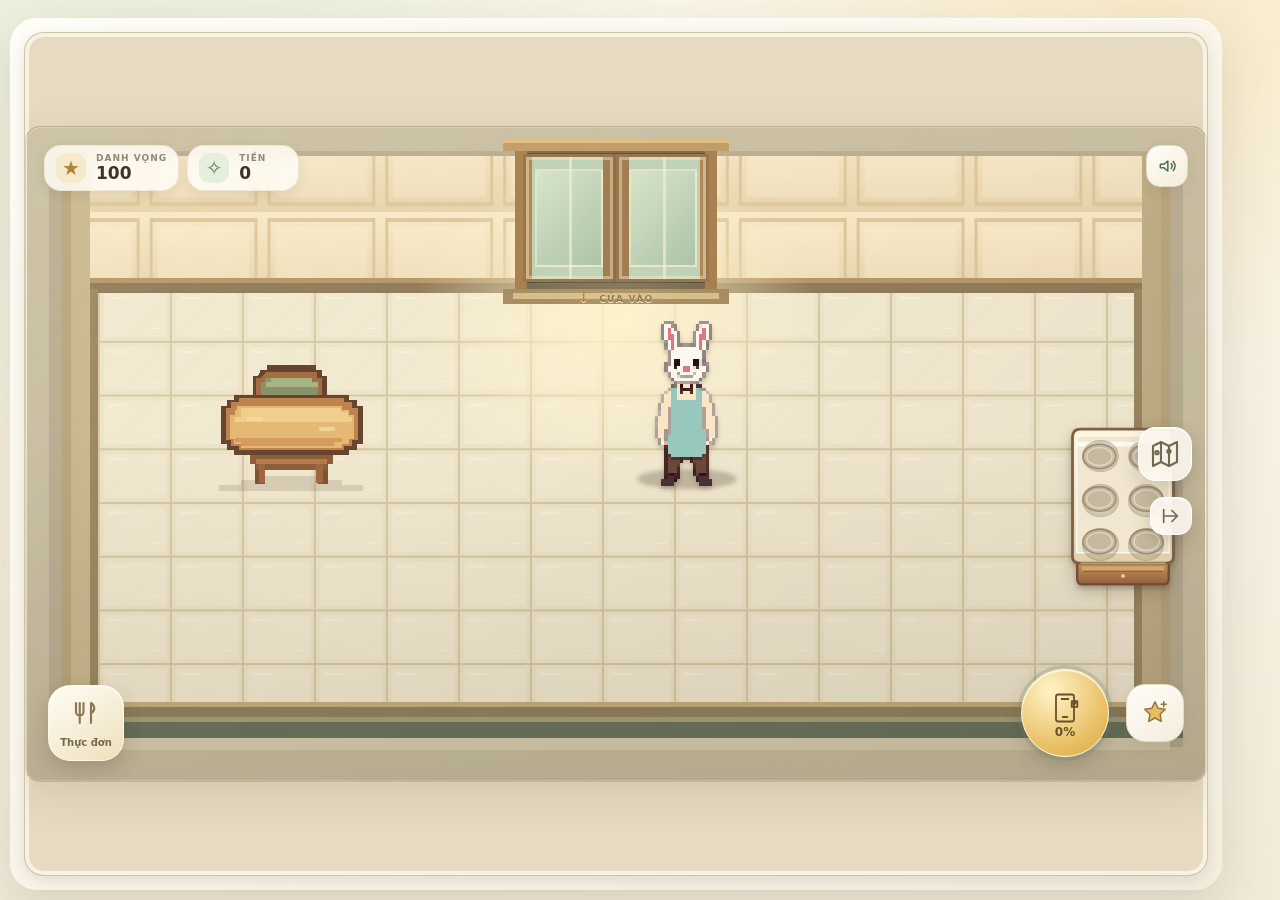
==== commit 63969d12: "Refactor game systems and polish storybook presentation" ====
--- a/index.html
+++ b/index.html
@@ -6,22 +6,29 @@
     <meta name="theme-color" content="#f6eed9" />
     <meta name="description" content="Quản lý nhà hàng pixel art: mời khách, phục vụ món và phát triển danh tiếng." />
     <title>Tiệm Nhỏ — Nhà hàng của bạn</title>
-    <link rel="stylesheet" href="./styles.css?v=56" />
-    <script src="./maps/registry.js?v=56" defer></script>
-    <script src="./systems/areas.js?v=56" defer></script>
-    <script src="./systems/characters.js?v=56" defer></script>
-    <script src="./systems/journeys.js?v=56" defer></script>
-    <script src="./systems/map-navigation.js?v=56" defer></script>
-    <script src="./systems/economy.js?v=56" defer></script>
-    <script src="./systems/upgrades.js?v=56" defer></script>
-    <script src="./systems/trade.js?v=56" defer></script>
-    <script src="./systems/games.js?v=56" defer></script>
-    <script src="./systems/movement.js?v=56" defer></script>
-    <script src="./maps/restaurant.js?v=56" defer></script>
-    <script src="./maps/kitchen.js?v=56" defer></script>
-    <script src="./maps/garden.js?v=56" defer></script>
-    <script src="./maps/attic.js?v=56" defer></script>
-    <script src="./game.js?v=56" defer></script>
+    <link rel="stylesheet" href="./styles.css?v=59" />
+    <link rel="stylesheet" href="./assets/styles/polish.css?v=59" />
+    <script src="./maps/registry.js?v=59" defer></script>
+    <script src="./systems/catalog.js?v=59" defer></script>
+    <script src="./systems/areas.js?v=59" defer></script>
+    <script src="./systems/characters.js?v=59" defer></script>
+    <script src="./systems/journeys.js?v=59" defer></script>
+    <script src="./systems/map-navigation.js?v=59" defer></script>
+    <script src="./systems/economy.js?v=59" defer></script>
+    <script src="./systems/upgrades.js?v=59" defer></script>
+    <script src="./systems/trade.js?v=59" defer></script>
+    <script src="./systems/games.js?v=59" defer></script>
+    <script src="./systems/movement.js?v=59" defer></script>
+    <script src="./systems/storage.js?v=59" defer></script>
+    <script src="./systems/state.js?v=59" defer></script>
+    <script src="./systems/audio.js?v=59" defer></script>
+    <script src="./systems/effects.js?v=59" defer></script>
+    <script src="./systems/restaurant.js?v=59" defer></script>
+    <script src="./maps/restaurant.js?v=59" defer></script>
+    <script src="./maps/kitchen.js?v=59" defer></script>
+    <script src="./maps/garden.js?v=59" defer></script>
+    <script src="./maps/attic.js?v=59" defer></script>
+    <script src="./game.js?v=59" defer></script>
   </head>
   <body>
     <main class="game-shell">
@@ -81,6 +88,7 @@
               <div class="waiting-queue" id="waiting-queue" role="list" aria-label="Khách đang chờ"></div>
               <div class="guest-layer" id="guest-layer"></div>
               <div class="order-layer" id="order-layer" aria-label="Order của khách"></div>
+              <div class="effects-layer" id="effects-layer" aria-hidden="true"></div>
 
               <div class="staff" id="staff" aria-hidden="true">
                 <img src="./assets/sprites/Idle_5/south.png" alt="" draggable="false" />
--- a/assets/styles/polish.css
+++ b/assets/styles/polish.css
@@ -0,0 +1,66 @@
+/* Storybook finish: calm paper UI around a vivid, touchable play space. */
+:root {
+  --ink: #3d3429;
+  --ink-soft: #776d5d;
+  --cream: #f7f0df;
+  --paper: #fffdf6;
+  --sage: #78936c;
+  --sage-deep: #4f704c;
+  --orange: #c9824a;
+  --gold: #e9bd5d;
+  --line: #e6dcc6;
+  --shadow: 0 18px 48px rgb(76 56 31 / 12%);
+}
+body {
+  background:
+    radial-gradient(ellipse at 12% 8%, rgb(216 230 203 / 54%), transparent 32rem),
+    radial-gradient(ellipse at 90% 2%, rgb(247 220 164 / 48%), transparent 29rem),
+    linear-gradient(180deg, #faf6e9, #f2ebd9);
+}
+.game-shell { width: min(1520px, calc(100% - 48px)); padding-top: 18px; }
+.topbar { min-height: 72px; }
+.brand-icon { border-color: #e5d3ac; border-radius: 17px 17px 17px 8px; background: linear-gradient(145deg, #fffdf2, #f3e5c4); box-shadow: 0 6px 16px rgb(103 77 39 / 9%), inset 0 1px 0 #fff; }
+.brand strong { letter-spacing: -.65px; }
+.stat-pill { border-color: rgb(224 211 182 / 78%); border-radius: 17px; background: rgb(255 253 246 / 88%); box-shadow: inset 0 1px 0 #fff, 0 5px 16px rgb(92 70 40 / 5%); }
+.sound-button, .upgrade-open-button { border-color: #e4d9c3; background: linear-gradient(145deg, #fffdf7, #f4eddc); box-shadow: 0 5px 14px rgb(81 61 33 / 8%), inset 0 1px 0 white; }
+.play-panel { padding: 14px; border-color: rgb(218 204 174 / 74%); border-radius: 27px; background: linear-gradient(145deg, #fffdf7, #f4eedf); box-shadow: 0 20px 54px rgb(67 49 27 / 14%), inset 0 1px 0 white; }
+.room-frame { border: 1px solid rgb(119 93 53 / 19%); border-radius: 20px; background: #e6dbc2; box-shadow: inset 0 0 0 4px rgb(255 252 238 / 73%), 0 5px 16px rgb(61 47 29 / 12%); }
+.room-scene { border-radius: 15px; }
+.room-scene::before { position: absolute; z-index: 1; inset: 0; border: 1px solid rgb(255 252 229 / 25%); border-radius: inherit; background: linear-gradient(135deg, rgb(255 246 211 / 7%), transparent 42%, rgb(65 48 31 / 5%)); content: ""; pointer-events: none; }
+.room-vignette { background: linear-gradient(180deg, rgb(255 249 223 / 4%), transparent 46%, rgb(81 65 41 / 13%)); }
+.menu-open-button, .invite-button, .map-toggle, .area-switch, .map-picker__node { box-shadow: 0 8px 20px rgb(58 43 25 / 20%), inset 0 1px 0 rgb(255 255 255 / 82%); }
+.invite-button { border-color: #fff8df; background: radial-gradient(circle at 34% 25%, #fff4c7, #e7bd60 68%, #d9a94c); color: #69502b; }
+.invite-button:not(:disabled):hover { transform: translateY(-3px) scale(1.035); }
+.menu-open-button { border-color: rgb(255 249 230 / 90%); background: linear-gradient(145deg, #fffdf4, #eee0bd); }
+.upgrade-open-button { transition: transform .2s cubic-bezier(.2,.8,.2,1), box-shadow .2s; }
+.upgrade-open-button:hover { transform: translateY(-2px) rotate(-4deg); box-shadow: 0 8px 18px rgb(81 61 33 / 14%); }
+dialog.upgrade-panel { border-color: rgb(174 148 101 / 34%); border-radius: 25px; background: linear-gradient(145deg, rgb(255 254 247 / 96%), rgb(246 239 221 / 95%)); box-shadow: 0 22px 70px rgb(49 39 27 / 27%), inset 0 0 0 4px rgb(255 255 255 / 52%); }
+.upgrade-card { border-color: #e6dcc6; border-radius: 18px; background: linear-gradient(145deg, #fffefa, #f8f2e5); box-shadow: 0 5px 14px rgb(78 58 31 / 5%), inset 0 1px 0 white; transition: transform .16s, box-shadow .16s, border-color .16s; }
+.upgrade-card:not(:disabled):hover { transform: translateY(-2px); border-color: #d4bd84; box-shadow: 0 9px 20px rgb(78 58 31 / 10%); }
+.menu-item { border-color: #e8deca; border-radius: 16px; background: linear-gradient(145deg, #fffefa, #f8f2e4); }
+.menu-food { border-radius: 12px; background: radial-gradient(circle, #fff8e6, #f4ead1); }
+.food-counter { filter: drop-shadow(0 7px 8px rgb(54 43 31 / 20%)); }
+.food-counter-item { border-color: rgb(255 255 255 / 88%); background: radial-gradient(circle at 40% 35%, #fffdf4, #eee0bb); box-shadow: 0 3px 8px rgb(65 49 30 / 25%); }
+.customer img, .staff img, .chef img, .waiting-guest img, .map-visitor > img { filter: drop-shadow(0 3px 2px rgb(53 42 31 / 24%)); }
+.customer.is-seated img { animation: seated-breathe 2.8s ease-in-out infinite; }
+.map-visitor { filter: drop-shadow(0 4px 5px rgb(53 42 31 / 14%)); }
+.map-visitor__order { border-color: #fffaf0; background: linear-gradient(145deg, #fffdf4, #f3e5c4); transition: transform .18s, box-shadow .18s; }
+.map-visitor__order:not(:disabled):hover { transform: translateY(-3px) scale(1.08); box-shadow: 0 8px 18px rgb(65 49 28 / 24%); }
+.effects-layer { position: absolute; z-index: 19; inset: 0; overflow: hidden; pointer-events: none; }
+.effect-particle { position: absolute; width: 8px; height: 8px; border: 1px solid rgb(105 75 37 / 25%); border-radius: 42% 58% 47% 53%; background: var(--fx-color); box-shadow: 0 1px 3px rgb(68 49 27 / 16%); opacity: 0; animation: reward-spark 680ms cubic-bezier(.16,.72,.25,1) var(--fx-delay, 0ms) both; }
+.effect-particle--coin { width: 7px; height: 9px; border-radius: 50%; }
+.effect-particle--leaf { width: 9px; height: 6px; border-radius: 100% 0 100% 0; }
+.effect-particle--upgrade { width: 6px; height: 6px; border-radius: 50%; }
+@keyframes reward-spark { 0% { opacity: 0; transform: translate(0, 0) scale(.35) rotate(0); } 18% { opacity: 1; } 100% { opacity: 0; transform: translate(var(--fx-x), var(--fx-y)) scale(.7) rotate(150deg); } }
+.is-fx-success { animation: soft-success-pulse 480ms ease-out; }
+@keyframes soft-success-pulse { 40% { filter: drop-shadow(0 0 12px rgb(255 225 140 / 90%)); } }
+.is-fx-error { animation: soft-error-pulse 480ms ease-out; }
+@keyframes soft-error-pulse { 40% { filter: drop-shadow(0 0 10px rgb(220 128 108 / 68%)); } }
+@media (max-width: 600px) {
+  .game-shell { width: 100%; }
+  .play-panel { padding: 8px; border-radius: 18px; }
+  .room-frame { border-radius: 14px; }
+}
+@media (prefers-reduced-motion: reduce) {
+  *, *::before, *::after { scroll-behavior: auto !important; animation-duration: .01ms !important; animation-iteration-count: 1 !important; transition-duration: .01ms !important; }
+}
